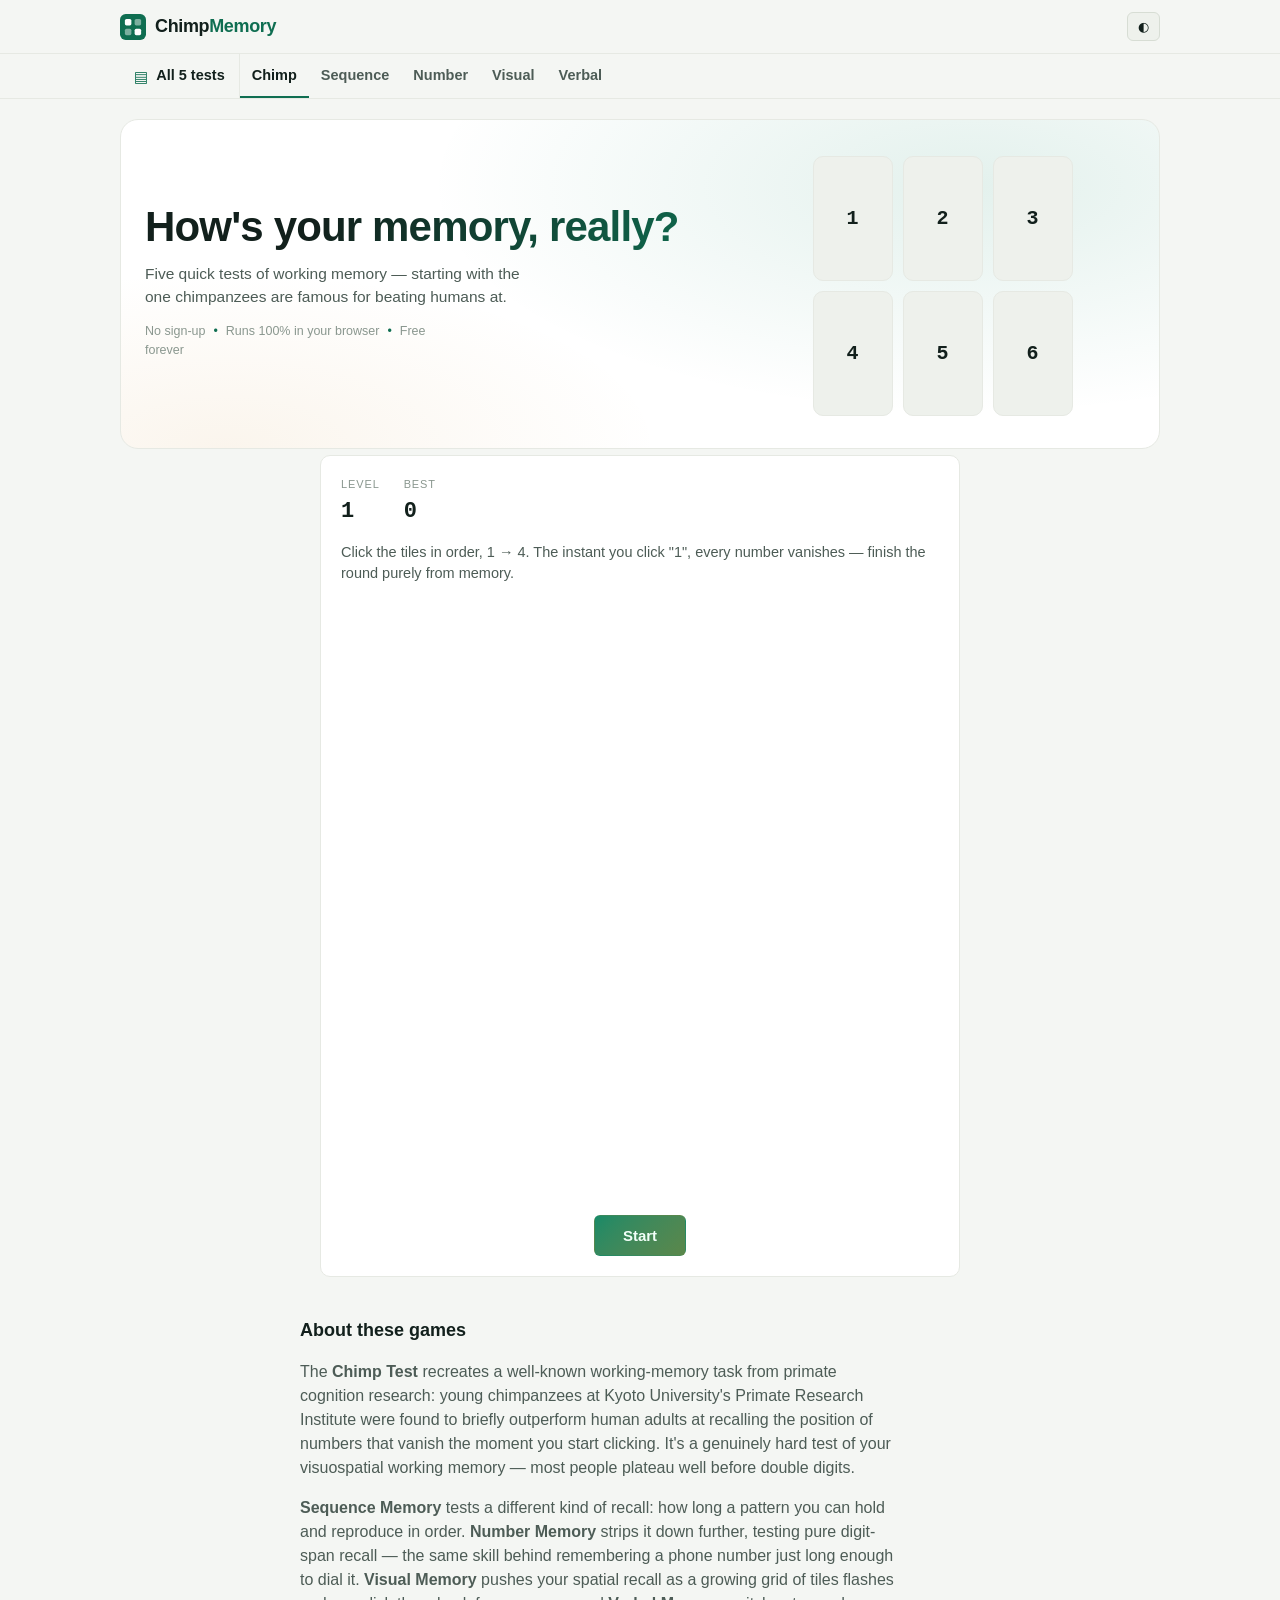
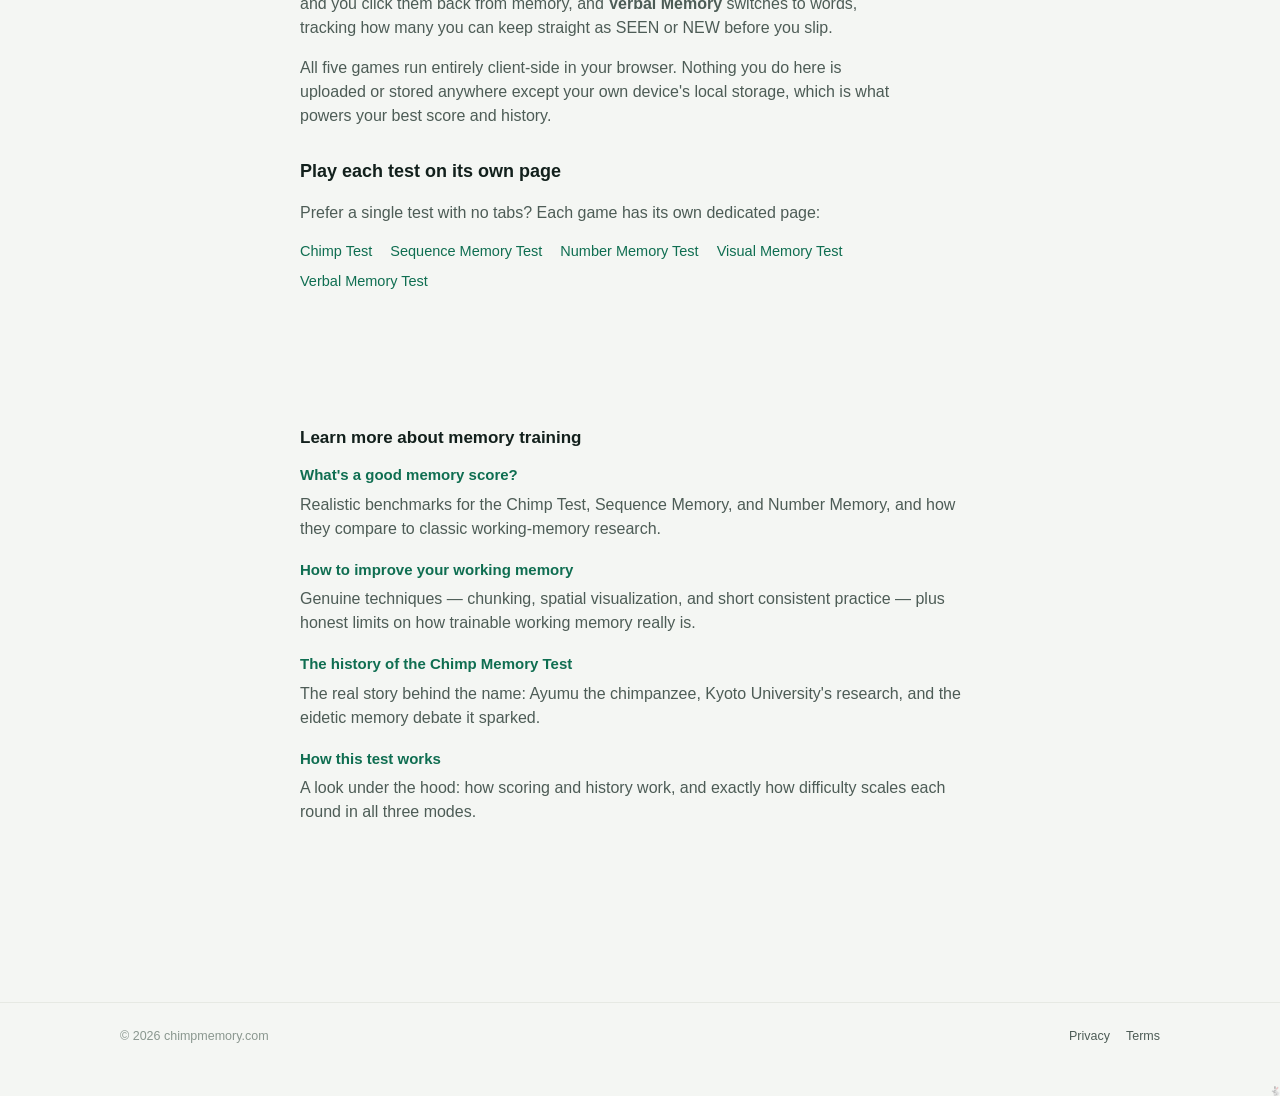
==== index.html @ a11c89e5 "Replace both nav layers with the portfolio toolbar chimpmemory.com had two: the homepage's role="tab" ====
<!doctype html>
<html lang="en">
<head>
<meta charset="utf-8">
<meta name="viewport" content="width=device-width, initial-scale=1">
<title>Chimp Memory Test — Free Working Memory Games</title>
<meta name="description" content="Play the Chimp Memory Test — the working-memory game chimpanzees famously beat humans at — plus Sequence Memory, Number Memory, Visual Memory, and Verbal Memory. Five free tests, instant, no sign-up.">
<link rel="canonical" href="https://chimpmemory.com/">
<meta name="theme-color" content="#0d1210">

<meta property="og:type" content="website">
<meta property="og:title" content="Chimp Memory Test — Free Working Memory Games">
<meta property="og:description" content="Five quick memory games: the Chimp Test, Sequence Memory, Number Memory, Visual Memory, and Verbal Memory. Free, instant, runs entirely in your browser.">
<meta property="og:url" content="https://chimpmemory.com/">
<meta property="og:image" content="https://chimpmemory.com/assets/og-image.png">
<meta name="twitter:card" content="summary_large_image">
<meta name="twitter:title" content="Chimp Memory Test — Free Working Memory Games">
<meta name="twitter:description" content="Five quick memory games: the Chimp Test, Sequence Memory, Number Memory, Visual Memory, and Verbal Memory. Free, instant, runs entirely in your browser.">
<meta name="twitter:image" content="https://chimpmemory.com/assets/og-image.png">

<link rel="icon" href="/assets/favicon.svg" type="image/svg+xml">
<link rel="stylesheet" href="/assets/css/styles.css">

<script type="application/ld+json">
{
  "@context": "https://schema.org",
  "@type": "WebApplication",
  "name": "Chimp Memory Test",
  "url": "https://chimpmemory.com/",
  "applicationCategory": "GameApplication",
  "operatingSystem": "Any",
  "offers": { "@type": "Offer", "price": "0", "priceCurrency": "USD" },
  "description": "Free browser-based memory game bundle: the Chimp Test, Sequence Memory, Number Memory, Visual Memory, and Verbal Memory."
}
</script>

<script async src="https://pagead2.googlesyndication.com/pagead/js/adsbygoogle.js?client=ca-pub-7560786263587509" crossorigin="anonymous"></script>
</head>
<body>
<a class="skip-link" href="#main">Skip to content</a>

<header class="site-header">
  <div class="header-inner">
    <a class="brand" href="/" aria-label="chimpmemory.com home">
      <svg class="brand-icon" viewBox="0 0 32 32" aria-hidden="true">
        <rect width="32" height="32" rx="7" fill="var(--accent-dim)"/>
        <rect x="6" y="6" width="8" height="8" rx="2" fill="var(--bg-raised)"/>
        <rect x="18" y="6" width="8" height="8" rx="2" fill="var(--bg-raised)" opacity=".45"/>
        <rect x="6" y="18" width="8" height="8" rx="2" fill="var(--bg-raised)" opacity=".45"/>
        <rect x="18" y="18" width="8" height="8" rx="2" fill="var(--bg-raised)"/>
      </svg>
      <span class="brand-name">Chimp<span class="brand-accent">Memory</span></span>
    </a>
    <div class="header-actions">
      <button id="theme-toggle" class="icon-btn" type="button" aria-label="Toggle dark/light theme" title="Toggle theme">◐</button>
    </div>
  </div>
</header>

<!-- nav:start -->
<nav class="toolbar" aria-label="Tools">
  <details class="tb-menu">
    <summary class="tb-trigger" aria-label="All 5 tests">
      <span class="tb-glyph" aria-hidden="true">&#9636;</span>
      <span class="tb-label">All 5<span class="tb-label-long"> tests</span></span>
    </summary>
    <div class="tb-sheet is-flat">
      <div class="tb-sheet-cols">
        <ul>
          <li><a href="/chimp-test">Chimp Test</a></li>
          <li><a href="/sequence-memory-test">Sequence Memory Test</a></li>
          <li><a href="/number-memory-test">Number Memory Test</a></li>
          <li><a href="/visual-memory-test">Visual Memory Test</a></li>
          <li><a href="/verbal-memory-test">Verbal Memory Test</a></li>
        </ul>
      </div>
    </div>
  </details>
  <div class="tb-scrim"></div>
  <ul class="tb-rail">
    <li><a href="/chimp-test">Chimp</a></li>
    <li><a href="/sequence-memory-test">Sequence</a></li>
    <li><a href="/number-memory-test">Number</a></li>
    <li><a href="/visual-memory-test">Visual</a></li>
    <li><a href="/verbal-memory-test">Verbal</a></li>
  </ul>
</nav>
<!-- nav:end -->

<main id="main">
  <div class="hero">
    <div class="hero-inner">
      <div class="hero-copy">
        <h1>How's your memory, really?</h1>
        <p>Five quick tests of working memory — starting with the one chimpanzees are famous for beating humans at.</p>
        <p class="trust-line">No sign-up<span class="dot">•</span>Runs 100% in your browser<span class="dot">•</span>Free forever</p>
      </div>
      <div class="hero-demo">
        <div class="ghost-grid" aria-hidden="true">
          <span class="ghost-tile" style="--d:0s">1</span>
          <span class="ghost-tile" style="--d:.3s">2</span>
          <span class="ghost-tile" style="--d:.6s">3</span>
          <span class="ghost-tile" style="--d:.9s">4</span>
          <span class="ghost-tile" style="--d:1.2s">5</span>
          <span class="ghost-tile" style="--d:1.5s">6</span>
        </div>
      </div>
    </div>
  </div>

  <!-- ===================== CHIMP TEST ===================== -->
  <section id="panel-chimp" class="tab-panel active" aria-label="Chimp Test" tabindex="-1">
    <div class="game-wrap">
      <div class="panel game-panel" id="chimp-game-panel">
        <div class="game-status">
          <div class="status-item"><span class="status-label">Level</span><span class="status-value" id="chimp-level">1</span></div>
          <div class="status-item"><span class="status-label">Best</span><span class="status-value" id="chimp-best">0</span></div>
        </div>
        <p class="game-instructions" id="chimp-instructions">Click the tiles in order, 1 → 4. The instant you click "1", every number vanishes — finish the round purely from memory.</p>
        <div class="chimp-board" id="chimp-board" style="--cols:5;--rows:5;"></div>
        <div class="game-controls">
          <button type="button" class="primary" id="chimp-start">Start</button>
        </div>
      </div>
      <div class="panel results-panel" id="chimp-results" hidden>
        <h2>Round over</h2>
        <p class="score-line">You correctly cleared <strong id="chimp-final-level"></strong> tiles.</p>
        <p class="tier-line" id="chimp-tier"></p>
          <div class="score-trend" id="chimp-trend" hidden></div>
        <div class="game-controls" style="margin-top:0;">
          <button type="button" class="primary" id="chimp-restart">Play again</button>
        </div>
        <div class="history" id="chimp-history">
          <h3>Last 10 attempts</h3>
          <ol class="history-list" id="chimp-history-list"></ol>
        </div>
      </div>
    </div>
  </section>

  <!-- ===================== SEQUENCE MEMORY ===================== -->
  <section id="panel-sequence" class="tab-panel" aria-label="Sequence Memory Test" tabindex="-1" hidden>
    <div class="game-wrap">
      <div class="panel game-panel" id="sequence-game-panel">
        <div class="game-status">
          <div class="status-item"><span class="status-label">Level</span><span class="status-value" id="sequence-level">0</span></div>
          <div class="status-item"><span class="status-label">Best</span><span class="status-value" id="sequence-best">0</span></div>
        </div>
        <p class="game-instructions" id="sequence-instructions">Watch the tiles light up, then repeat the sequence by clicking them in the same order.</p>
        <div class="seq-board" id="sequence-board"></div>
        <div class="game-controls">
          <button type="button" class="primary" id="sequence-start">Start</button>
        </div>
      </div>
      <div class="panel results-panel" id="sequence-results" hidden>
        <h2>Round over</h2>
        <p class="score-line">You reproduced a sequence <strong id="sequence-final-level"></strong> tiles long.</p>
        <p class="tier-line" id="sequence-tier"></p>
          <div class="score-trend" id="sequence-trend" hidden></div>
        <div class="game-controls" style="margin-top:0;">
          <button type="button" class="primary" id="sequence-restart">Play again</button>
        </div>
        <div class="history" id="sequence-history">
          <h3>Last 10 attempts</h3>
          <ol class="history-list" id="sequence-history-list"></ol>
        </div>
      </div>
    </div>
  </section>

  <!-- ===================== NUMBER MEMORY ===================== -->
  <section id="panel-number" class="tab-panel" aria-label="Number Memory Test" tabindex="-1" hidden>
    <div class="game-wrap">
      <div class="panel game-panel" id="number-game-panel">
        <div class="game-status">
          <div class="status-item"><span class="status-label">Digits</span><span class="status-value" id="number-digits">3</span></div>
          <div class="status-item"><span class="status-label">Best</span><span class="status-value" id="number-best">0</span></div>
        </div>
        <p class="game-instructions" id="number-instructions">A number will flash briefly. Memorize it, then type it back once it disappears.</p>
        <div class="number-stage">
          <div class="number-display" id="number-display">—</div>
          <form class="answer-field" id="number-form" hidden>
            <label for="number-input" class="visually-hidden">Your answer</label>
            <input type="text" id="number-input" inputmode="numeric" autocomplete="off" placeholder="Type the number">
            <button type="submit" class="primary">Submit</button>
          </form>
        </div>
        <div class="game-controls">
          <button type="button" class="primary" id="number-start">Start</button>
        </div>
      </div>
      <div class="panel results-panel" id="number-results" hidden>
        <h2>Round over</h2>
        <p class="score-line">You correctly recalled <strong id="number-final-digits"></strong> digits.</p>
        <p class="tier-line" id="number-tier"></p>
          <div class="score-trend" id="number-trend" hidden></div>
        <div class="game-controls" style="margin-top:0;">
          <button type="button" class="primary" id="number-restart">Play again</button>
        </div>
        <div class="history" id="number-history">
          <h3>Last 10 attempts</h3>
          <ol class="history-list" id="number-history-list"></ol>
        </div>
      </div>
    </div>
  </section>

  <!-- ===================== VISUAL MEMORY ===================== -->
  <section id="panel-visual" class="tab-panel" aria-label="Visual Memory Test" tabindex="-1" hidden>
    <div class="game-wrap">
      <div class="panel game-panel" id="visual-game-panel">
        <div class="game-status">
          <div class="status-item"><span class="status-label">Level</span><span class="status-value" id="visual-level">1</span></div>
          <div class="status-item"><span class="status-label">Lives</span><span class="status-value" id="visual-lives">3</span></div>
          <div class="status-item"><span class="status-label">Best</span><span class="status-value" id="visual-best">0</span></div>
        </div>
        <p class="game-instructions" id="visual-instructions">A set of tiles will flash. Memorize them, then click exactly those tiles once they reset. Three lives; the grid grows each level.</p>
        <div class="visual-board" id="visual-board"></div>
        <div class="game-controls">
          <button type="button" class="primary" id="visual-start">Start</button>
        </div>
      </div>
      <div class="panel results-panel" id="visual-results" hidden>
        <h2>Round over</h2>
        <p class="score-line">You reached level <strong id="visual-final-level"></strong>.</p>
        <p class="tier-line" id="visual-tier"></p>
          <div class="score-trend" id="visual-trend" hidden></div>
        <div class="game-controls" style="margin-top:0;">
          <button type="button" class="primary" id="visual-restart">Play again</button>
        </div>
        <div class="history" id="visual-history">
          <h3>Last 10 attempts</h3>
          <ol class="history-list" id="visual-history-list"></ol>
        </div>
      </div>
    </div>
  </section>

  <!-- ===================== VERBAL MEMORY ===================== -->
  <section id="panel-verbal" class="tab-panel" aria-label="Verbal Memory Test" tabindex="-1" hidden>
    <div class="game-wrap">
      <div class="panel game-panel" id="verbal-game-panel">
        <div class="game-status">
          <div class="status-item"><span class="status-label">Score</span><span class="status-value" id="verbal-score">0</span></div>
          <div class="status-item"><span class="status-label">Lives</span><span class="status-value" id="verbal-lives">3</span></div>
          <div class="status-item"><span class="status-label">Best</span><span class="status-value" id="verbal-best">0</span></div>
        </div>
        <p class="game-instructions" id="verbal-instructions">Words appear one at a time. Mark each SEEN if it has already shown this game, or NEW if it hasn't. A wrong call costs a life.</p>
        <div class="verbal-stage">
          <div class="verbal-word" id="verbal-word">—</div>
          <div class="verbal-controls" id="verbal-buttons" hidden>
            <button type="button" id="verbal-seen">SEEN</button>
            <button type="button" class="primary" id="verbal-new">NEW</button>
          </div>
        </div>
        <div class="game-controls">
          <button type="button" class="primary" id="verbal-start">Start</button>
        </div>
      </div>
      <div class="panel results-panel" id="verbal-results" hidden>
        <h2>Round over</h2>
        <p class="score-line">You survived <strong id="verbal-final-score"></strong> words.</p>
        <p class="tier-line" id="verbal-tier"></p>
          <div class="score-trend" id="verbal-trend" hidden></div>
        <div class="game-controls" style="margin-top:0;">
          <button type="button" class="primary" id="verbal-restart">Play again</button>
        </div>
        <div class="history" id="verbal-history">
          <h3>Last 10 attempts</h3>
          <ol class="history-list" id="verbal-history-list"></ol>
        </div>
      </div>
    </div>
  </section>

  <section class="container-narrow about-section">
    <h2>About these games</h2>
    <p>The <strong>Chimp Test</strong> recreates a well-known working-memory task from primate cognition research: young chimpanzees at Kyoto University's Primate Research Institute were found to briefly outperform human adults at recalling the position of numbers that vanish the moment you start clicking. It's a genuinely hard test of your visuospatial working memory — most people plateau well before double digits.</p>
    <p><strong>Sequence Memory</strong> tests a different kind of recall: how long a pattern you can hold and reproduce in order. <strong>Number Memory</strong> strips it down further, testing pure digit-span recall — the same skill behind remembering a phone number just long enough to dial it. <strong>Visual Memory</strong> pushes your spatial recall as a growing grid of tiles flashes and you click them back from memory, and <strong>Verbal Memory</strong> switches to words, tracking how many you can keep straight as SEEN or NEW before you slip.</p>
    <p>All five games run entirely client-side in your browser. Nothing you do here is uploaded or stored anywhere except your own device's local storage, which is what powers your best score and history.</p>
    <h2>Play each test on its own page</h2>
    <p>Prefer a single test with no tabs? Each game has its own dedicated page:</p>
    <ul class="test-links">
      <li><a href="/chimp-test">Chimp Test</a></li>
      <li><a href="/sequence-memory-test">Sequence Memory Test</a></li>
      <li><a href="/number-memory-test">Number Memory Test</a></li>
      <li><a href="/visual-memory-test">Visual Memory Test</a></li>
      <li><a href="/verbal-memory-test">Verbal Memory Test</a></li>
    </ul>
  </section>

  <section class="container-narrow" id="articles">
    <h2>Learn more about memory training</h2>
    <div class="faq-item">
      <h3><a href="/articles/what-is-a-good-memory-score.html">What's a good memory score?</a></h3>
      <p>Realistic benchmarks for the Chimp Test, Sequence Memory, and Number Memory, and how they compare to classic working-memory research.</p>
    </div>
    <div class="faq-item">
      <h3><a href="/articles/how-to-improve-working-memory.html">How to improve your working memory</a></h3>
      <p>Genuine techniques — chunking, spatial visualization, and short consistent practice — plus honest limits on how trainable working memory really is.</p>
    </div>
    <div class="faq-item">
      <h3><a href="/articles/history-of-the-chimp-memory-test.html">The history of the Chimp Memory Test</a></h3>
      <p>The real story behind the name: Ayumu the chimpanzee, Kyoto University's research, and the eidetic memory debate it sparked.</p>
    </div>
    <div class="faq-item">
      <h3><a href="/articles/how-this-test-works.html">How this test works</a></h3>
      <p>A look under the hood: how scoring and history work, and exactly how difficulty scales each round in all three modes.</p>
    </div>
  </section>
</main>

<footer class="site-footer">
  <div class="footer-inner">
    <div>© <span id="year"></span> chimpmemory.com</div>
    <div class="footer-links">
      <a href="/privacy.html">Privacy</a>
      <a href="/terms.html">Terms</a>
    </div>
  </div>
</footer>

<script src="/assets/js/app.js"></script>
<a href="https://erabb.it" class="erabbit-mark" aria-label="erabb.it"><img src="data:image/svg+xml,<svg xmlns=%22http://www.w3.org/2000/svg%22 viewBox=%220 0 100 100%22><text y=%22.9em%22 font-size=%2290%22>🐇</text></svg>" width="10" height="10" alt=""></a>
</body>
</html>
---- assets/css/styles.css ----
/* chimpmemory.com — design system
   Sans-first, light/dark aware. Mono is reserved for numerals (tile numbers,
   the number-memory digit display, scores) so the "data" in each game reads
   distinctly from the surrounding prose. Zero external font/asset requests. */

:root {
  --bg: #f4f6f3;
  --bg-raised: #ffffff;
  --bg-inset: #eef1ec;
  --border: #d7ddd4;
  --border-soft: #e6e9e3;
  --text: #12201c;
  --text-dim: #4d5c56;
  --text-faint: #8a978f;
  --accent: #178a67;
  --accent-dim: #0f6e51;
  --accent-contrast: #f2fff9;
  --flash: #c9821b;
  --flash-contrast: #241300;
  --danger: #d94433;
  --focus: #0a6cbf;
  --radius: 10px;
  --radius-sm: 6px;
  --sans: ui-sans-serif, "Segoe UI", "Helvetica Neue", Helvetica, Arial, system-ui,
    -apple-system, Roboto, sans-serif;
  --mono: ui-monospace, "SF Mono", "Cascadia Mono", Menlo, Consolas,
    "Liberation Mono", monospace;
  --maxw: 1080px;
}

:root[data-theme="dark"] {
  --bg: #0d1210;
  --bg-raised: #161c19;
  --bg-inset: #0a0e0c;
  --border: #232b27;
  --border-soft: #1a201d;
  --text: #eef1ee;
  --text-dim: #9fb0a8;
  --text-faint: #5f6f68;
  --accent: #35d6a8;
  --accent-dim: #1f9c78;
  --accent-contrast: #052018;
  --flash: #f2a93b;
  --flash-contrast: #241300;
  --danger: #ff6b5e;
  --focus: #7cc6ff;
}

@media (prefers-color-scheme: dark) {
  :root:not([data-theme="light"]) {
    --bg: #0d1210;
    --bg-raised: #161c19;
    --bg-inset: #0a0e0c;
    --border: #232b27;
    --border-soft: #1a201d;
    --text: #eef1ee;
    --text-dim: #9fb0a8;
    --text-faint: #5f6f68;
    --accent: #35d6a8;
    --accent-dim: #1f9c78;
    --accent-contrast: #052018;
    --flash: #f2a93b;
    --flash-contrast: #241300;
    --danger: #ff6b5e;
    --focus: #7cc6ff;
  }
}

* { box-sizing: border-box; }
html { color-scheme: light dark; }

body {
  margin: 0;
  background: var(--bg);
  color: var(--text);
  font-family: var(--sans);
  font-size: 16px;
  line-height: 1.5;
  -webkit-font-smoothing: antialiased;
}

a { color: var(--accent-dim); text-decoration: none; }
:root[data-theme="dark"] a { color: var(--accent); }
@media (prefers-color-scheme: dark) { :root:not([data-theme="light"]) a { color: var(--accent); } }
a:hover { text-decoration: underline; }

.skip-link {
  position: absolute;
  left: -9999px;
  top: 0;
  background: var(--accent);
  color: var(--accent-contrast);
  padding: 8px 12px;
  z-index: 100;
}
.skip-link:focus { left: 8px; top: 8px; }

button, select, input, textarea {
  font-family: inherit;
  font-size: inherit;
  color: inherit;
}

button {
  cursor: pointer;
  background: var(--bg-inset);
  border: 1px solid var(--border);
  color: var(--text);
  border-radius: var(--radius-sm);
  padding: 9px 16px;
  font-weight: 600;
  transition: border-color .12s ease, background .12s ease, color .12s ease, transform .08s ease;
}
button:hover { border-color: var(--accent-dim); color: var(--accent-dim); }
:root[data-theme="dark"] button:hover { color: var(--accent); }
button:active { transform: translateY(1px); }
button:focus-visible, a:focus-visible, input:focus-visible {
  outline: 2px solid var(--focus);
  outline-offset: 2px;
}
button.primary {
  background: linear-gradient(135deg, var(--accent), color-mix(in srgb, var(--accent) 62%, var(--flash)));
  border-color: transparent;
  color: var(--accent-contrast);
}
button.primary:hover { color: var(--accent-contrast); filter: brightness(1.05); box-shadow: 0 6px 18px -8px color-mix(in srgb, var(--accent) 75%, transparent); }
button:disabled { opacity: .5; cursor: not-allowed; }
button.icon-btn { padding: 6px 10px; font-size: 13px; font-weight: 500; }

input[type="text"] {
  background: var(--bg-inset);
  border: 1px solid var(--border);
  border-radius: var(--radius-sm);
  padding: 10px 12px;
  font-family: var(--mono);
  font-size: 20px;
  letter-spacing: .04em;
}

/* ---------- layout shell ---------- */
/* Deliberately not sticky, and neither is the toolbar below it: nothing in the
   chrome may overlay an AdSense anchor unit or an Auto-ads in-content slot.
   Fixed height, so header + toolbar is the same 99px of chrome on every page at
   rest and after interaction, and nothing in it can shift layout. */
.site-header {
  border-bottom: 1px solid var(--border-soft);
  background: var(--bg);
}
/* 53px plus the 1px rule, so header + 45px toolbar is 99px of chrome. */
.header-inner {
  max-width: var(--maxw);
  margin: 0 auto;
  padding: 0 20px;
  height: 53px;
  display: flex;
  align-items: center;
  justify-content: space-between;
  gap: 16px;
}
/* The wordmark does not wrap, so at 320px the fixed gap pushed the theme button
   past the viewport and the document scrolled sideways. */
@media (max-width: 400px) { .header-inner { gap: 10px; } }
.brand { display: flex; align-items: center; gap: 9px; }
.brand-icon { width: 26px; height: 26px; display: block; flex-shrink: 0; }
.brand-name {
  font-weight: 800;
  font-size: 18px;
  letter-spacing: -0.02em;
  color: var(--text);
}
.brand-name .brand-accent { color: var(--accent-dim); }
:root[data-theme="dark"] .brand-name .brand-accent { color: var(--accent); text-shadow: 0 0 12px color-mix(in srgb, var(--accent) 55%, transparent); }
@media (prefers-color-scheme: dark) { :root:not([data-theme="light"]) .brand-name .brand-accent { color: var(--accent); } }

.header-actions { display: flex; align-items: center; gap: 8px; }

main { max-width: var(--maxw); margin: 0 auto; padding: 0 20px 60px; }

.container-narrow { max-width: 720px; margin: 0 auto; padding: 40px 20px 60px; }
.container-narrow h1 { font-size: 24px; }
.container-narrow h2 { font-size: 17px; margin-top: 32px; }
.container-narrow p, .container-narrow li { color: var(--text-dim); }

.faq-item { margin-bottom: 18px; }
.faq-item h3 { font-size: 15px; margin: 0 0 6px; }
.faq-item p { margin: 0; color: var(--text-dim); }

/* ---------- hero ---------- */
.hero {
  position: relative;
  padding: 36px 24px 32px;
  margin: 20px 0 6px;
  border-radius: 18px;
  background:
    radial-gradient(90% 120% at 82% 20%, color-mix(in srgb, var(--accent) 12%, transparent), transparent 58%),
    radial-gradient(70% 90% at 10% 100%, color-mix(in srgb, var(--flash) 8%, transparent), transparent 60%),
    var(--bg-raised);
  border: 1px solid var(--border-soft);
}
.hero-inner {
  display: grid;
  grid-template-columns: 1fr;
  gap: 28px;
  align-items: center;
}
@media (min-width: 760px) {
  .hero-inner { grid-template-columns: 1.2fr 0.8fr; }
}
.hero h1 {
  font-size: clamp(28px, 4.4vw, 42px);
  margin: 0 0 12px;
  letter-spacing: -0.02em;
  line-height: 1.08;
  background: linear-gradient(120deg, var(--text) 30%, var(--accent-dim));
  -webkit-background-clip: text;
  background-clip: text;
  color: transparent;
}
:root[data-theme="dark"] .hero h1 { background: linear-gradient(120deg, var(--text) 35%, var(--accent)); -webkit-background-clip: text; background-clip: text; color: transparent; }
@media (prefers-color-scheme: dark) { :root:not([data-theme="light"]) .hero h1 { background: linear-gradient(120deg, var(--text) 35%, var(--accent)); -webkit-background-clip: text; background-clip: text; color: transparent; } }
.hero p { color: var(--text-dim); margin: 0 0 8px; font-size: 15.5px; max-width: 46ch; }
.hero .trust-line {
  margin-top: 14px;
  font-size: 12.5px;
  color: var(--text-faint);
}
.hero .trust-line .dot { color: var(--accent-dim); margin: 0 8px; }
:root[data-theme="dark"] .hero .trust-line .dot { color: var(--accent); }
@media (prefers-color-scheme: dark) { :root:not([data-theme="light"]) .hero .trust-line .dot { color: var(--accent); } }

/* ---- hero ghost-grid: ambient demo of the chimp test's signature "vanish" ---- */
.hero-demo { display: flex; justify-content: center; }
.ghost-grid {
  display: grid;
  grid-template-columns: repeat(3, 1fr);
  gap: 10px;
  width: min(260px, 100%);
  aspect-ratio: 1;
}
.ghost-tile {
  background: var(--bg-inset);
  border: 1px solid var(--border-soft);
  border-radius: 10px;
  display: flex;
  align-items: center;
  justify-content: center;
  font-family: var(--mono);
  font-weight: 700;
  font-size: 20px;
  color: var(--text);
  animation: ghost-cycle 3.6s ease-in-out infinite;
  animation-delay: var(--d, 0s);
}
@keyframes ghost-cycle {
  0%, 8% { background: var(--flash); color: var(--flash-contrast); border-color: var(--flash); box-shadow: 0 0 18px -4px color-mix(in srgb, var(--flash) 80%, transparent); }
  22%, 100% { background: var(--bg-inset); color: transparent; border-color: var(--border-soft); box-shadow: none; }
}
@media (prefers-reduced-motion: reduce) {
  .ghost-tile { animation: none; background: var(--bg-inset); color: transparent; }
}
/* The chrome above is 99px. Desktop hero padding plus a 260px ambient demo on a
   phone spends everything the toolbar bought and puts the first game panel back
   below the fold — it was at y=716 of an 844px viewport before this round. */
@media (max-width: 640px) {
  .hero { padding: 20px 16px 18px; margin: 12px 0 6px; border-radius: 14px; }
  .hero-inner { gap: 16px; }
  .hero h1 { margin-bottom: 8px; }
  .hero .trust-line { margin-top: 10px; }
  .ghost-grid { width: min(150px, 100%); gap: 7px; }
  .ghost-tile { font-size: 15px; border-radius: 8px; }
}

/* ==========================================================================
   toolbar v1 — the portfolio navigation pattern.
   Spec: github.com/ngineer420/ngineer420.github.io/issues/13

   Copy this block verbatim into any site in the portfolio. Everything
   site-specific is the eight custom properties declared on `.toolbar` below;
   remap those to the host site's tokens and nothing else needs touching. The
   silhouette is shared, the palette and type are not.

   It replaces two bars here: the homepage's role="tablist" strip, which sat
   below a 585px hero and took four of its five links out of tab order, and the
   `.tabbar.solo-tabbar` copy of the same five links inside <main> on each test
   page — 383px of a 733px strip was off-screen at 390px with a hard mid-word
   clip through "Number" and no fade, arrow or scrollbar to say so.
   ========================================================================== */

.toolbar {
  /* ---- the only site-owned values in this block ---- */
  --tb-bg: var(--bg);
  --tb-bg-elev: var(--bg-raised);
  --tb-border: var(--border);
  --tb-border-soft: var(--border-soft);
  --tb-text: var(--text);
  --tb-text-dim: var(--text-dim);
  --tb-accent: var(--accent-dim);
  --tb-focus: var(--focus);
  --tb-sheet-shadow: 0 18px 40px -24px color-mix(in srgb, var(--text) 55%, transparent);

  /* A stacking context, so the sheet lands above the tool's own positioned
     bits without a z-index arms race inside it. */
  position: relative; z-index: 40;
  display: flex; align-items: stretch;
  /* 44px of content plus the 1px rule. box-sizing is border-box, so a flat
     44px here leaves the rail a 43px content box, the 44px chips overflow it
     by a pixel and the 2px active underline gets clipped to 1px. */
  height: 45px;
  background: var(--tb-bg);
  border-bottom: 1px solid var(--tb-border-soft);
}
/* This site's accent is tuned per theme everywhere else; the toolbar follows
   the same rule so the underline keeps its contrast in both. */
:root[data-theme="dark"] .toolbar { --tb-accent: var(--accent); }
@media (prefers-color-scheme: dark) { :root:not([data-theme="light"]) .toolbar { --tb-accent: var(--accent); } }
/* The bar is full-bleed so its rule spans the window, but its contents belong
   in the same column as the header and <main>. Full-bleed is kept below 720px,
   where the padding would come straight out of the rail's scrollable width and
   the fades already handle the edges. */
@media (min-width: 720px) {
  .toolbar { padding-inline: max(20px, calc((100% - var(--maxw)) / 2 + 20px)); }
}

/* ---- the trigger: labelled, counted, and never collapses to an icon ---- */
.tb-menu { position: relative; flex: 0 0 auto; }
.tb-trigger {
  display: flex; align-items: center; gap: 8px;
  min-height: 44px; padding: 0 14px;
  white-space: nowrap; cursor: pointer; list-style: none;
  font-size: 14.5px; font-weight: 700; color: var(--tb-text);
  border-right: 1px solid var(--tb-border-soft);
}
.tb-trigger::-webkit-details-marker { display: none; } /* Safari */
.tb-trigger::marker { content: ""; }
.tb-trigger:hover { color: var(--tb-accent); }
.tb-glyph { color: var(--tb-accent); font-size: 15px; line-height: 1; }

/* ---- the rail: one row, always. Wrapping is what produced every ragged
   multi-row header in the audit; nowrap makes those faults impossible. ---- */
.tb-rail {
  /* The centre-on-current JS reads `current.offsetLeft` and treats it as an
     offset inside this scroller. Without a position here the nearest
     positioned ancestor is `.toolbar`, so that figure also carries the
     trigger's width and the rail over-scrolls by it — the current chip lands
     with its first letters under the left fade, which is the clipped label
     this pattern exists to prevent. */
  position: relative;
  flex: 1 1 auto; min-width: 0;
  display: flex; flex-wrap: nowrap; gap: 0;
  margin: 0; padding: 0; list-style: none;
  overflow-x: auto; overflow-y: hidden;
  -webkit-overflow-scrolling: touch;
  overscroll-behavior-x: contain;  /* a swipe past the end is not a back-nav */
  scroll-padding-inline: 24px;     /* Tab must not park a chip under the fade */
  scrollbar-width: none;
  /* The right fade is ON by default and JS turns it off once it can prove the
     rail is scrolled to its end. Defaulting it off would mean a JS-disabled
     visitor gets a label hard-clipped mid-word, which is the one thing this
     pattern exists to stop. */
  --f0: 0px; --f1: 24px;
  -webkit-mask-image: linear-gradient(to right, transparent 0, #000 var(--f0),
    #000 calc(100% - var(--f1)), transparent 100%);
  mask-image: linear-gradient(to right, transparent 0, #000 var(--f0),
    #000 calc(100% - var(--f1)), transparent 100%);
}
.tb-rail::-webkit-scrollbar { display: none; } /* the fade is the affordance */
.tb-rail.can-l { --f0: 24px; }
.tb-rail.js-on:not(.can-r) { --f1: 0px; }
.tb-rail > li { flex: 0 0 auto; }
.tb-rail a {
  display: flex; align-items: center; min-height: 44px; padding: 0 12px;
  white-space: nowrap; text-decoration: none;
  font-size: 14.5px; font-weight: 600; color: var(--tb-text-dim);
  box-shadow: inset 0 -2px 0 transparent;
}
/* Hover changes colour only, so the scroller never reflows under the cursor. */
.tb-rail a:hover { color: var(--tb-text); text-decoration: none; }
.tb-rail a[aria-current] {
  color: var(--tb-text); font-weight: 800;
  box-shadow: inset 0 -2px 0 var(--tb-accent);
}

/* outline-offset is negative so the ring is not clipped by the scroller. */
.tb-trigger:focus-visible,
.tb-rail a:focus-visible,
.tb-sheet a:focus-visible {
  outline: 2px solid var(--tb-focus); outline-offset: -2px;
}

/* ---- the sheet: a disclosure, not a modal. Focus is never trapped. ---- */
.tb-sheet {
  position: absolute; top: 100%; left: 0; z-index: 2;
  width: min(680px, 92vw); max-height: min(70vh, 520px);
  overflow-y: auto; overscroll-behavior: contain;
  background: var(--tb-bg-elev);
  border: 1px solid var(--tb-border);
  /* Radius and shadow are site-owned: a hard-edged idiom reads wrong with a
     soft drop shadow and a 12px corner. Structure stays identical portfolio-
     wide; only these two tokens move. */
  border-radius: var(--tb-sheet-radius, 0 0 12px 12px);
  box-shadow: var(--tb-sheet-shadow, 0 8px 24px rgba(0, 0, 0, .12));
  padding: 14px 4px;
}
/* The columns go on the inner wrapper, never on the scrolling .tb-sheet: a
   multi-column box with a capped block-size does not scroll, it fragments
   sideways into further columns, so links lay out past the panel's right edge
   behind a silent horizontal drag. The wrapper has no height cap, so the
   columns balance at their natural height and the sheet scrolls down past them. */
.tb-sheet-cols { columns: 2; column-gap: 24px; }
/* At <= 8 destinations the sheet renders one flat list and the columns move
   onto it; group headings are noise at that size. */
.tb-sheet.is-flat .tb-sheet-cols { columns: 1; }
.tb-sheet.is-flat .tb-sheet-cols ul { columns: 2; column-gap: 24px; }
.tb-sheet ul { margin: 0 0 12px; padding: 0; list-style: none; break-inside: avoid; }
.tb-sheet li { break-inside: avoid; }
.tb-sheet a {
  display: flex; align-items: center; min-height: 36px; padding: 0 14px;
  font-size: 14.5px; text-decoration: none; color: var(--tb-text-dim);
  border-left: 3px solid transparent; /* reserved, so the current item never shifts */
}
.tb-sheet a:hover { color: var(--tb-text); text-decoration: none; }
.tb-sheet a[aria-current] {
  color: var(--tb-text); font-weight: 800; border-left-color: var(--tb-accent);
}
/* <p>, not <h2>: chrome headings would pollute the outline of an SEO page. */
.tb-grouplabel {
  margin: 0 0 4px; padding: 0 14px;
  font-size: 12px; font-weight: 800; letter-spacing: .08em;
  text-transform: uppercase; color: var(--tb-text-dim);
}
/* The anchor carries the tap target (36px here, 44px on mobile via .tb-sheet a),
   so the <p> adds no padding of its own or the label floats off its own list. */
.tb-grouplabel a {
  display: flex; align-items: center; padding: 0; border-left: 0;
  color: inherit; font: inherit; text-decoration: none;
}
.tb-grouplabel a:hover { color: var(--tb-accent); text-decoration: none; }
/* The one route from the chrome to a tier-2 family. */
.tb-hub {
  column-span: all; break-inside: avoid;
  margin: 2px 0 0; padding: 10px 14px 0;
  border-top: 1px solid var(--tb-border-soft);
}
.tb-hub a {
  padding: 0; border-left: 0; min-height: 36px;
  color: var(--tb-accent); font-weight: 700;
}

/* ---- mobile: full-bleed sheet, scrim, short trigger label ---- */
.tb-scrim { display: none; }
@media (max-width: 719px) {
  .tb-menu { position: static; }
  .tb-sheet {
    left: 0; right: 0; width: auto;
    border-width: 1px 0; border-radius: 0;
  }
  .tb-sheet-cols,
  .tb-sheet.is-flat .tb-sheet-cols,
  .tb-sheet.is-flat .tb-sheet-cols ul { columns: auto; }
  .tb-sheet a { min-height: 44px; padding: 0 16px; }
  .tb-grouplabel { padding: 0 16px; } /* match the list links' inset */
  /* Anchored to the bar rather than the viewport, so it cannot cover the
     trigger — with JS off, tapping the trigger again is the way out and there
     must be nothing on top of it. Pure CSS, so it works with JS off too. */
  .tb-menu[open] ~ .tb-scrim {
    display: block; position: absolute; top: 100%; left: 0; right: 0;
    height: 100vh; z-index: 1; background: rgba(0, 0, 0, .42);
  }
}
@media (max-width: 399px) {
  .tb-label-long { display: none; } /* "All 5 tests" -> "All 5"; the accessible
                                       name keeps the full string */
}

/* ---- site-local: keep the shared block's own colours in dark mode ----
   This site paints links from `:root:not([data-theme="light"]) a` inside a
   prefers-color-scheme query. That is one selector heavier than the shared
   block's `.tb-rail a` / `.tb-sheet a`, so in dark mode every chip and every
   sheet row came out in the accent green and the dim/current distinction the
   pattern relies on disappeared. Restated here at matching weight rather than
   with !important, and kept outside the block above so that block stays
   byte-comparable with the rest of the portfolio. */
:root[data-theme="dark"] .tb-rail a,
:root[data-theme="dark"] .tb-sheet a { color: var(--tb-text-dim); }
@media (prefers-color-scheme: dark) {
  :root:not([data-theme="light"]) .tb-rail a,
  :root:not([data-theme="light"]) .tb-sheet a { color: var(--tb-text-dim); }
}

/* ---------- homepage test panels ---------- */
/* The homepage still carries all five games; the toolbar's own links are what
   switch them, as a progressive enhancement. With JS off the anchors simply
   navigate to the standalone test page, which is the same game. */
.tab-panel { display: none; }
.tab-panel.active { display: block; }
.tab-panel:focus { outline: none; }

/* ---------- game layout ---------- */
.game-wrap { display: grid; grid-template-columns: 1fr; gap: 20px; max-width: 640px; margin: 0 auto; }

.panel {
  background: var(--bg-raised);
  border: 1px solid var(--border-soft);
  border-radius: var(--radius);
  padding: 20px;
}
.panel + .panel { margin-top: 18px; }

.game-status {
  display: flex;
  gap: 24px;
  margin-bottom: 14px;
}
.status-item { display: flex; flex-direction: column; gap: 2px; }
.status-label {
  font-size: 11px;
  text-transform: uppercase;
  letter-spacing: .08em;
  color: var(--text-faint);
}
.status-value { font-family: var(--mono); font-size: 22px; font-weight: 700; }

.game-instructions { color: var(--text-dim); font-size: 14.5px; margin: 0 0 16px; min-height: 1.5em; }

.game-controls { margin-top: 16px; text-align: center; }
.game-controls .primary { padding: 11px 28px; font-size: 15px; }

/* ---------- chimp test board ---------- */
.chimp-board {
  display: grid;
  grid-template-columns: repeat(var(--cols, 5), 1fr);
  grid-template-rows: repeat(var(--rows, 5), 1fr);
  gap: 8px;
  aspect-ratio: 1;
  width: 100%;
}
.board-cell { min-width: 0; min-height: 0; }
button.board-cell.tile {
  background: var(--flash);
  color: var(--flash-contrast);
  border: none;
  border-radius: 8px;
  font-family: var(--mono);
  font-weight: 700;
  font-size: clamp(12px, 3.4vw, 20px);
  display: flex;
  align-items: center;
  justify-content: center;
  transition: transform .1s ease, background .15s ease;
}
button.board-cell.tile:hover { transform: scale(1.04); }
button.board-cell.tile.blank { background: var(--bg-inset); border: 1px solid var(--border); }
button.board-cell.tile.correct-flash { animation: pulse-ok .3s ease; }
button.board-cell.tile.wrong-flash { background: var(--danger); color: #fff; }
@keyframes pulse-ok {
  0% { transform: scale(1); }
  50% { transform: scale(1.12); }
  100% { transform: scale(1); }
}

/* ---------- sequence memory board ---------- */
.seq-board {
  display: grid;
  grid-template-columns: repeat(3, 1fr);
  gap: 10px;
  aspect-ratio: 1;
  width: 100%;
  max-width: 360px;
  margin: 0 auto;
}
.seq-tile {
  background: var(--bg-inset);
  border: 1px solid var(--border);
  border-radius: 12px;
  transition: background .12s ease, transform .1s ease;
}
.seq-tile.lit { background: var(--flash); border-color: var(--flash); transform: scale(1.03); }
.seq-tile.picked { background: var(--accent); border-color: var(--accent); }
.seq-tile.wrong { background: var(--danger); border-color: var(--danger); }

/* ---------- number memory ---------- */
.number-stage { text-align: center; padding: 20px 0 8px; }
.number-display {
  font-family: var(--mono);
  font-size: clamp(30px, 8vw, 52px);
  font-weight: 700;
  letter-spacing: .06em;
  min-height: 1.3em;
  color: var(--text);
}
.number-display.hidden-number { color: var(--text-faint); }
.answer-field { margin-top: 18px; display: flex; gap: 10px; justify-content: center; flex-wrap: wrap; }
.answer-field input { text-align: center; width: 220px; }

/* ---------- visual memory board ---------- */
.visual-board {
  display: grid;
  grid-template-columns: repeat(var(--cols, 3), 1fr);
  grid-template-rows: repeat(var(--rows, 3), 1fr);
  gap: 8px;
  aspect-ratio: 1;
  width: 100%;
  max-width: 440px;
  margin: 0 auto;
}
.visual-cell {
  min-width: 0;
  min-height: 0;
  background: var(--bg-inset);
  border: 1px solid var(--border);
  border-radius: 8px;
  transition: background .12s ease, transform .1s ease, box-shadow .12s ease;
}
.visual-cell:hover { transform: scale(1.03); }
.visual-cell.flash {
  background: #f7fbff;
  border-color: #ffffff;
  box-shadow: 0 0 0 2px var(--accent-dim), 0 0 14px 1px rgba(255, 255, 255, .35);
}
.visual-cell.correct { background: var(--accent); border-color: var(--accent); }
.visual-cell.wrong { background: var(--danger); border-color: var(--danger); }
.visual-cell.missed {
  background: var(--bg-inset);
  border-color: var(--accent-dim);
  box-shadow: inset 0 0 0 2px var(--accent-dim);
}

/* ---------- verbal memory ---------- */
.verbal-stage { text-align: center; padding: 24px 0 8px; }
.verbal-word {
  font-size: clamp(28px, 7vw, 46px);
  font-weight: 800;
  letter-spacing: -0.01em;
  min-height: 1.3em;
  color: var(--text);
  transition: color .12s ease;
}
.verbal-word.verbal-correct { color: var(--accent-dim); }
:root[data-theme="dark"] .verbal-word.verbal-correct { color: var(--accent); }
@media (prefers-color-scheme: dark) { :root:not([data-theme="light"]) .verbal-word.verbal-correct { color: var(--accent); } }
.verbal-word.verbal-wrong { color: var(--danger); }
.verbal-controls { margin-top: 22px; display: flex; gap: 12px; justify-content: center; flex-wrap: wrap; }
.verbal-controls button { padding: 12px 32px; font-size: 15px; min-width: 120px; }

/* ---------- results ---------- */
.results-panel h2 { margin-top: 0; font-size: 18px; }
.score-line { font-size: 16px; }
.score-line strong { font-family: var(--mono); font-size: 20px; }
.tier-line {
  display: inline-block;
  background: var(--bg-inset);
  border: 1px solid var(--border-soft);
  border-radius: 999px;
  padding: 6px 14px;
  font-size: 13px;
  font-weight: 600;
  color: var(--accent-dim);
  margin: 4px 0 18px;
}
:root[data-theme="dark"] .tier-line { color: var(--accent); }
@media (prefers-color-scheme: dark) { :root:not([data-theme="light"]) .tier-line { color: var(--accent); } }

/* ---------- score trend (personal best, percentile, sparkline) ---------- */
.score-trend { margin: 0 0 18px; }
.pb-line {
  display: inline-block;
  background: color-mix(in srgb, var(--flash) 14%, transparent);
  border: 1px solid color-mix(in srgb, var(--flash) 55%, transparent);
  border-radius: 999px;
  padding: 6px 14px;
  margin: 0 0 8px;
  font-size: 13px;
  font-weight: 700;
  color: var(--flash);
}
.pct-line {
  margin: 0 0 12px;
  font-size: 13.5px;
  color: var(--text-dim);
}
.sparkline {
  display: block;
  width: 100%;
  height: 48px;
  overflow: visible;
}
.spark-line {
  fill: none;
  stroke: var(--accent);
  stroke-width: 2;
  stroke-linejoin: round;
  stroke-linecap: round;
}
.spark-area {
  fill: color-mix(in srgb, var(--accent) 16%, transparent);
  stroke: none;
}
.spark-caption {
  margin: 6px 0 0;
  font-size: 11px;
  text-transform: uppercase;
  letter-spacing: .08em;
  color: var(--text-faint);
}

.history { margin-top: 22px; }
.history h3 {
  font-size: 11px;
  text-transform: uppercase;
  letter-spacing: .08em;
  color: var(--text-faint);
  margin: 0 0 10px;
}
.history-list { list-style: none; margin: 0; padding: 0; display: flex; flex-direction: column; gap: 6px; }
.history-list li {
  display: flex;
  justify-content: space-between;
  gap: 12px;
  padding: 8px 12px;
  background: var(--bg-inset);
  border: 1px solid var(--border-soft);
  border-radius: 8px;
  font-size: 13.5px;
}
.history-score { font-family: var(--mono); font-weight: 700; }
.history-date { color: var(--text-faint); }
.history-empty { color: var(--text-faint); justify-content: flex-start !important; }

/* ---------- about section ---------- */
.about-section { padding-top: 10px; }
.about-section h2 { font-size: 18px; margin-top: 30px; }
.about-section p { color: var(--text-dim); max-width: 68ch; }

/* ---------- dedicated single-test pages ---------- */
.solo-head { max-width: 640px; margin: 30px auto 22px; text-align: center; }
.solo-head h1 { font-size: clamp(26px, 4vw, 36px); margin: 0 0 10px; letter-spacing: -0.02em; }
.solo-head .solo-intro { color: var(--text-dim); font-size: 15.5px; margin: 0 auto; max-width: 52ch; }
.solo-nav { max-width: 640px; margin: 30px auto 0; padding-top: 22px; border-top: 1px solid var(--border-soft); }
.solo-nav h2 { font-size: 13px; text-transform: uppercase; letter-spacing: .08em; color: var(--text-faint); margin: 0 0 10px; }
.solo-articles { max-width: 640px; margin: 26px auto 0; padding-top: 22px; border-top: 1px solid var(--border-soft); }
.solo-articles h2 { font-size: 13px; text-transform: uppercase; letter-spacing: .08em; color: var(--text-faint); margin: 0 0 10px; }
.test-links { list-style: none; padding: 0; margin: 8px 0 0; display: flex; flex-wrap: wrap; gap: 8px 18px; }
.test-links li { font-size: 14.5px; }

/* ---------- footer ---------- */
.site-footer {
  border-top: 1px solid var(--border-soft);
  margin-top: 40px;
}
.footer-inner {
  max-width: var(--maxw);
  margin: 0 auto;
  padding: 24px 20px 40px;
  display: flex;
  flex-wrap: wrap;
  gap: 16px;
  justify-content: space-between;
  color: var(--text-faint);
  font-size: 12.5px;
}
.footer-links { display: flex; gap: 16px; flex-wrap: wrap; }
.footer-links a { color: var(--text-dim); }

/* ---------- misc ---------- */
.visually-hidden {
  position: absolute; width: 1px; height: 1px; padding: 0; margin: -1px;
  overflow: hidden; clip: rect(0,0,0,0); white-space: nowrap; border: 0;
}

::selection { background: var(--accent); color: var(--accent-contrast); }

::-webkit-scrollbar { width: 10px; height: 10px; }
::-webkit-scrollbar-track { background: var(--bg-inset); }
::-webkit-scrollbar-thumb { background: var(--border); border-radius: 6px; }
::-webkit-scrollbar-thumb:hover { background: var(--text-faint); }

.erabbit-mark { display: block; width: 10px; margin: 0 0 0 auto; line-height: 0; cursor: default; }
.erabbit-mark img { display: block; width: 10px; height: 10px; }
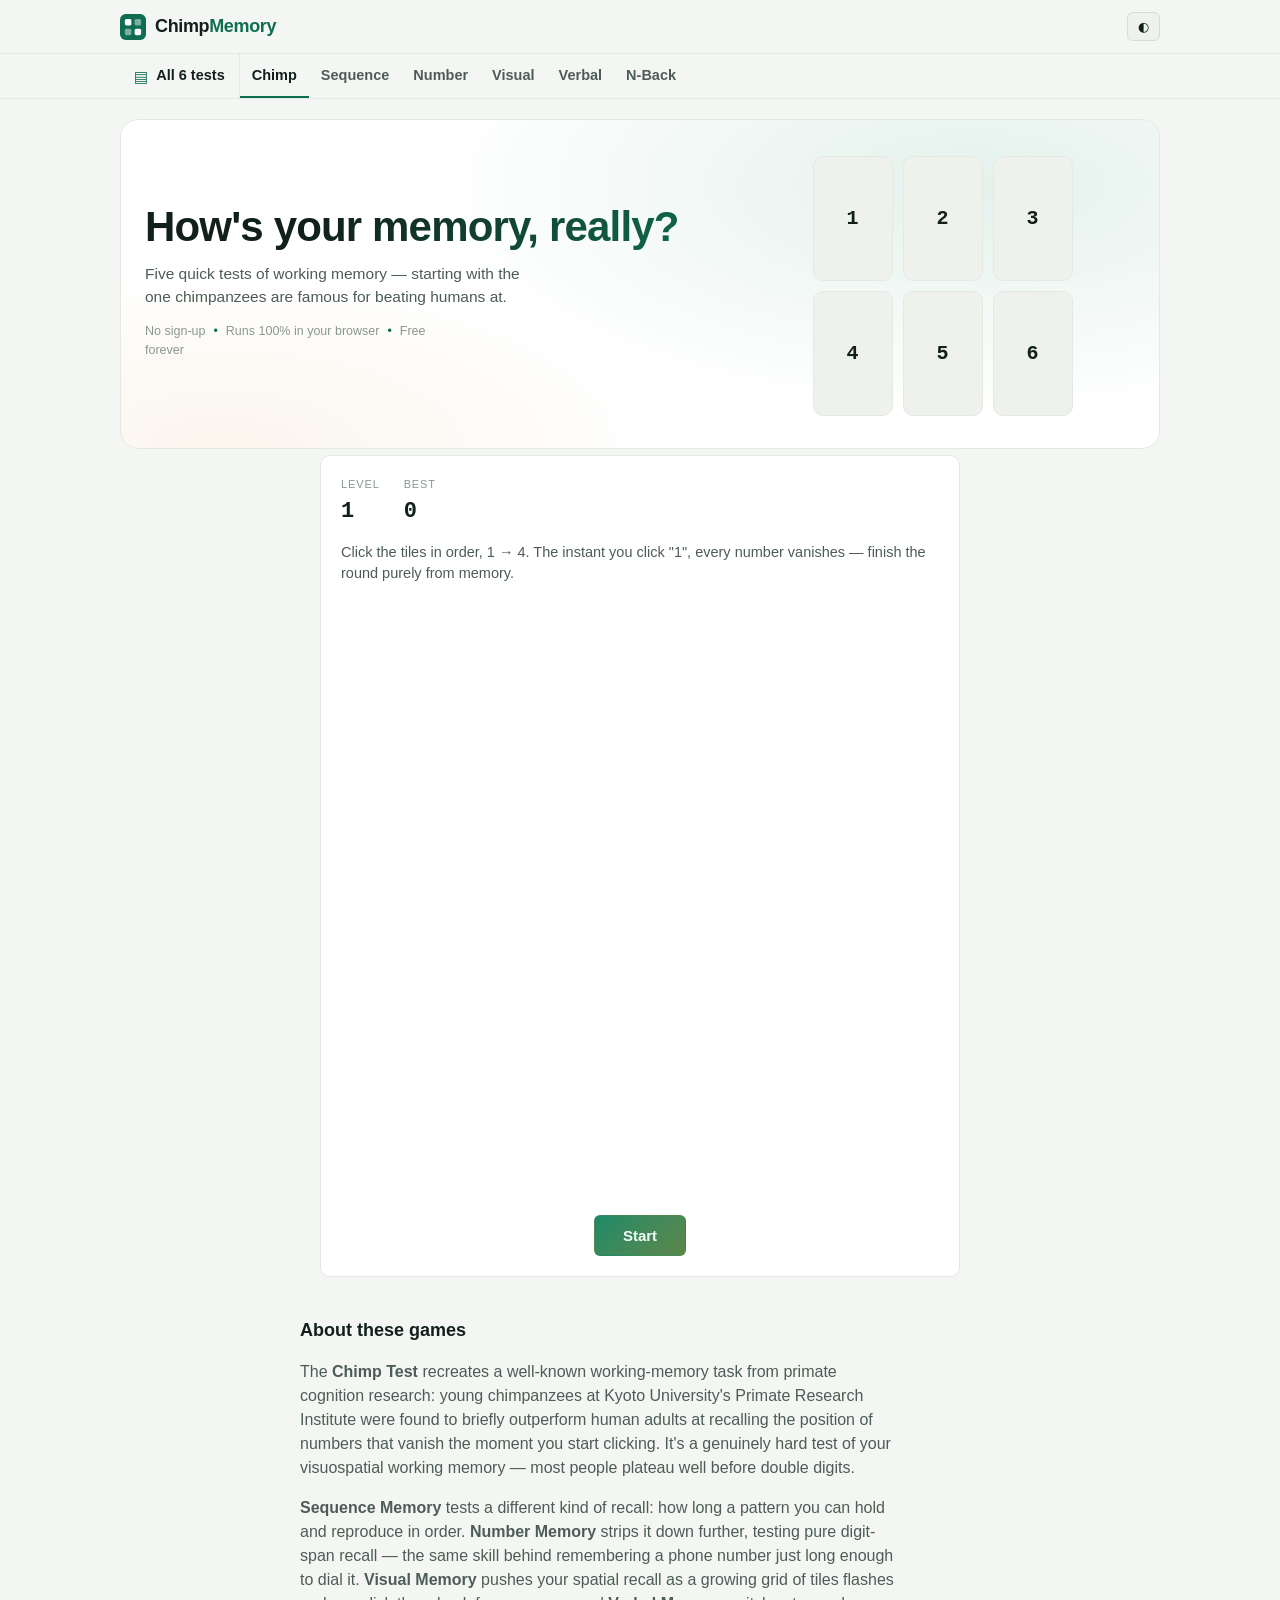
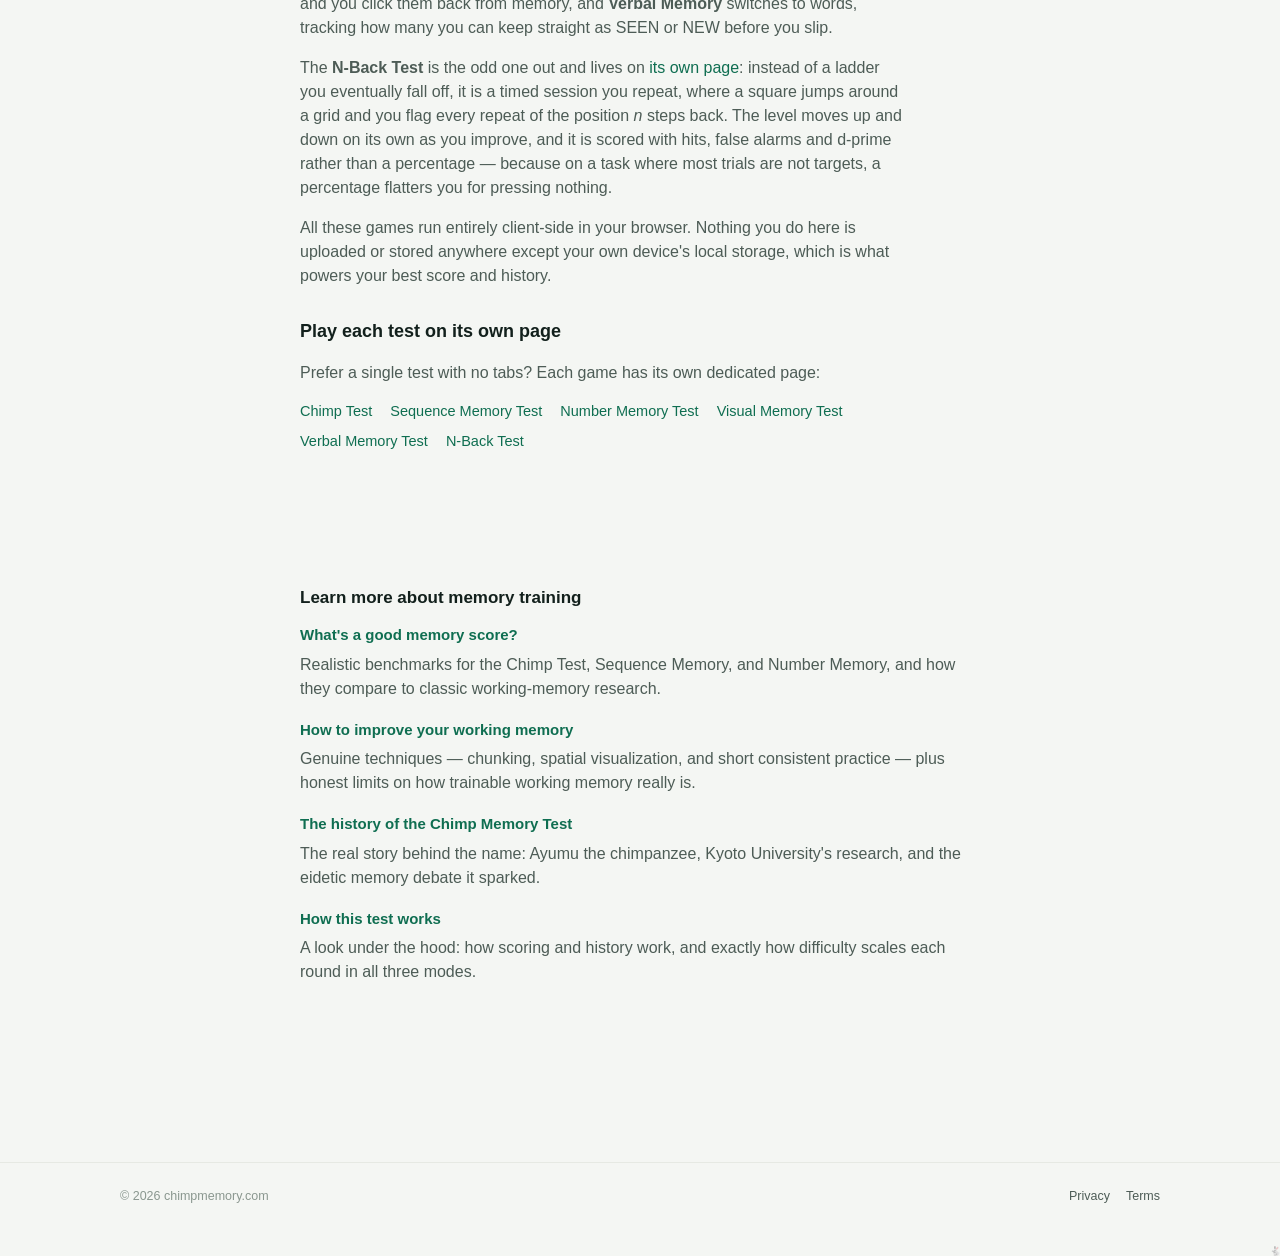
==== commit dd14b8b7: "Add /n-back-test — the first test here with a reason to come back tomorrow All five existing tests a" ====
--- a/index.html
+++ b/index.html
@@ -60,9 +60,9 @@
 <!-- nav:start -->
 <nav class="toolbar" aria-label="Tools">
   <details class="tb-menu">
-    <summary class="tb-trigger" aria-label="All 5 tests">
+    <summary class="tb-trigger" aria-label="All 6 tests">
       <span class="tb-glyph" aria-hidden="true">&#9636;</span>
-      <span class="tb-label">All 5<span class="tb-label-long"> tests</span></span>
+      <span class="tb-label">All 6<span class="tb-label-long"> tests</span></span>
     </summary>
     <div class="tb-sheet is-flat">
       <div class="tb-sheet-cols">
@@ -72,6 +72,7 @@
           <li><a href="/number-memory-test">Number Memory Test</a></li>
           <li><a href="/visual-memory-test">Visual Memory Test</a></li>
           <li><a href="/verbal-memory-test">Verbal Memory Test</a></li>
+          <li><a href="/n-back-test">N-Back Test</a></li>
         </ul>
       </div>
     </div>
@@ -83,6 +84,7 @@
     <li><a href="/number-memory-test">Number</a></li>
     <li><a href="/visual-memory-test">Visual</a></li>
     <li><a href="/verbal-memory-test">Verbal</a></li>
+    <li><a href="/n-back-test">N-Back</a></li>
   </ul>
 </nav>
 <!-- nav:end -->
@@ -277,7 +279,8 @@
     <h2>About these games</h2>
     <p>The <strong>Chimp Test</strong> recreates a well-known working-memory task from primate cognition research: young chimpanzees at Kyoto University's Primate Research Institute were found to briefly outperform human adults at recalling the position of numbers that vanish the moment you start clicking. It's a genuinely hard test of your visuospatial working memory — most people plateau well before double digits.</p>
     <p><strong>Sequence Memory</strong> tests a different kind of recall: how long a pattern you can hold and reproduce in order. <strong>Number Memory</strong> strips it down further, testing pure digit-span recall — the same skill behind remembering a phone number just long enough to dial it. <strong>Visual Memory</strong> pushes your spatial recall as a growing grid of tiles flashes and you click them back from memory, and <strong>Verbal Memory</strong> switches to words, tracking how many you can keep straight as SEEN or NEW before you slip.</p>
-    <p>All five games run entirely client-side in your browser. Nothing you do here is uploaded or stored anywhere except your own device's local storage, which is what powers your best score and history.</p>
+    <p>The <strong>N-Back Test</strong> is the odd one out and lives on <a href="/n-back-test">its own page</a>: instead of a ladder you eventually fall off, it is a timed session you repeat, where a square jumps around a grid and you flag every repeat of the position <em>n</em> steps back. The level moves up and down on its own as you improve, and it is scored with hits, false alarms and d-prime rather than a percentage — because on a task where most trials are not targets, a percentage flatters you for pressing nothing.</p>
+    <p>All these games run entirely client-side in your browser. Nothing you do here is uploaded or stored anywhere except your own device's local storage, which is what powers your best score and history.</p>
     <h2>Play each test on its own page</h2>
     <p>Prefer a single test with no tabs? Each game has its own dedicated page:</p>
     <ul class="test-links">
@@ -286,6 +289,7 @@
       <li><a href="/number-memory-test">Number Memory Test</a></li>
       <li><a href="/visual-memory-test">Visual Memory Test</a></li>
       <li><a href="/verbal-memory-test">Verbal Memory Test</a></li>
+      <li><a href="/n-back-test">N-Back Test</a></li>
     </ul>
   </section>
 
--- a/assets/css/styles.css
+++ b/assets/css/styles.css
@@ -427,6 +427,12 @@
   margin: 0 0 4px; padding: 0 14px;
   font-size: 12px; font-weight: 800; letter-spacing: .08em;
   text-transform: uppercase; color: var(--tb-text-dim);
+  /* The label and its list are two boxes, so `break-inside: avoid` on the <ul>
+     does nothing to keep them together: the column balancer will happily end a
+     column on the heading and start the next one with the list it introduces.
+     Latent here — five tests render a flat sheet with no group labels — but
+     the block is copied verbatim across the portfolio, so it stays in step. */
+  break-after: avoid;
 }
 /* The anchor carries the tap target (36px here, 44px on mobile via .tb-sheet a),
    so the <p> adds no padding of its own or the label floats off its own list. */
@@ -482,9 +488,17 @@
    byte-comparable with the rest of the portfolio. */
 :root[data-theme="dark"] .tb-rail a,
 :root[data-theme="dark"] .tb-sheet a { color: var(--tb-text-dim); }
+/* The dim restatement above outweighs the shared block's own
+   `.tb-rail a[aria-current]`, so the current page has to be restated at the
+   same weight too — otherwise every chip renders dim and the one thing the
+   rail is for, showing where you are, is lost in dark mode. */
+:root[data-theme="dark"] .tb-rail a[aria-current],
+:root[data-theme="dark"] .tb-sheet a[aria-current] { color: var(--tb-text); }
 @media (prefers-color-scheme: dark) {
   :root:not([data-theme="light"]) .tb-rail a,
   :root:not([data-theme="light"]) .tb-sheet a { color: var(--tb-text-dim); }
+  :root:not([data-theme="light"]) .tb-rail a[aria-current],
+  :root:not([data-theme="light"]) .tb-sheet a[aria-current] { color: var(--tb-text); }
 }
 
 /* ---------- homepage test panels ---------- */
@@ -625,6 +639,70 @@
   box-shadow: inset 0 0 0 2px var(--accent-dim);
 }
 
+/* ---- n-back ---- */
+/* Four status items rather than the usual three, and one of them is "2-back",
+   which broke across two lines at 390px. Wrap the row instead of the words. */
+.nback-status { flex-wrap: wrap; gap: 14px 22px; }
+.nback-status .status-value { white-space: nowrap; font-size: 20px; }
+/* Fixed 3x3, unlike the visual test's growing grid: in n-back the board never
+   changes, only what you have to hold about it. */
+.nback-grid {
+  display: grid;
+  grid-template-columns: repeat(3, 1fr);
+  grid-template-rows: repeat(3, 1fr);
+  gap: 8px;
+  aspect-ratio: 1;
+  width: 100%;
+  max-width: 380px;
+  margin: 0 auto;
+}
+.nback-cell {
+  min-width: 0;
+  min-height: 0;
+  background: var(--bg-inset);
+  border: 1px solid var(--border);
+  border-radius: 8px;
+  transition: background .1s linear, box-shadow .1s linear;
+}
+.nback-cell.is-lit {
+  background: var(--accent);
+  border-color: var(--accent);
+  box-shadow: 0 0 0 2px var(--accent-dim);
+}
+/* The response button is the whole interaction, so it is sized like one rather
+   than tucked in with the secondary controls. */
+.nback-respond { display: flex; justify-content: center; margin-top: 16px; }
+.nback-respond button { min-width: 220px; font-size: 17px; padding: 14px 20px; }
+.nback-respond button.is-armed { background: var(--accent-dim); border-color: var(--accent); }
+.nback-badge {
+  display: inline-block;
+  padding: 4px 10px;
+  border-radius: 999px;
+  background: var(--accent-dim);
+  color: var(--bg-raised);
+  font-weight: 700;
+  font-size: 13px;
+  letter-spacing: .02em;
+}
+.nback-figures {
+  display: grid;
+  grid-template-columns: repeat(auto-fit, minmax(120px, 1fr));
+  gap: 10px;
+  margin: 14px 0 4px;
+}
+.nback-fig {
+  background: var(--bg-inset);
+  border: 1px solid var(--border);
+  border-radius: 10px;
+  padding: 10px 12px;
+}
+.nback-fig .fig-value { display: block; font-size: 20px; font-weight: 700; color: var(--accent); }
+.nback-fig .fig-label { display: block; font-size: 11px; text-transform: uppercase; letter-spacing: .05em; color: var(--text-faint); margin-top: 3px; }
+.nback-note { font-size: 13px; color: var(--text-dim); line-height: 1.6; }
+@media (prefers-reduced-motion: reduce) {
+  .nback-cell { transition: none; }
+}
+
 /* ---------- verbal memory ---------- */
 .verbal-stage { text-align: center; padding: 24px 0 8px; }
 .verbal-word {
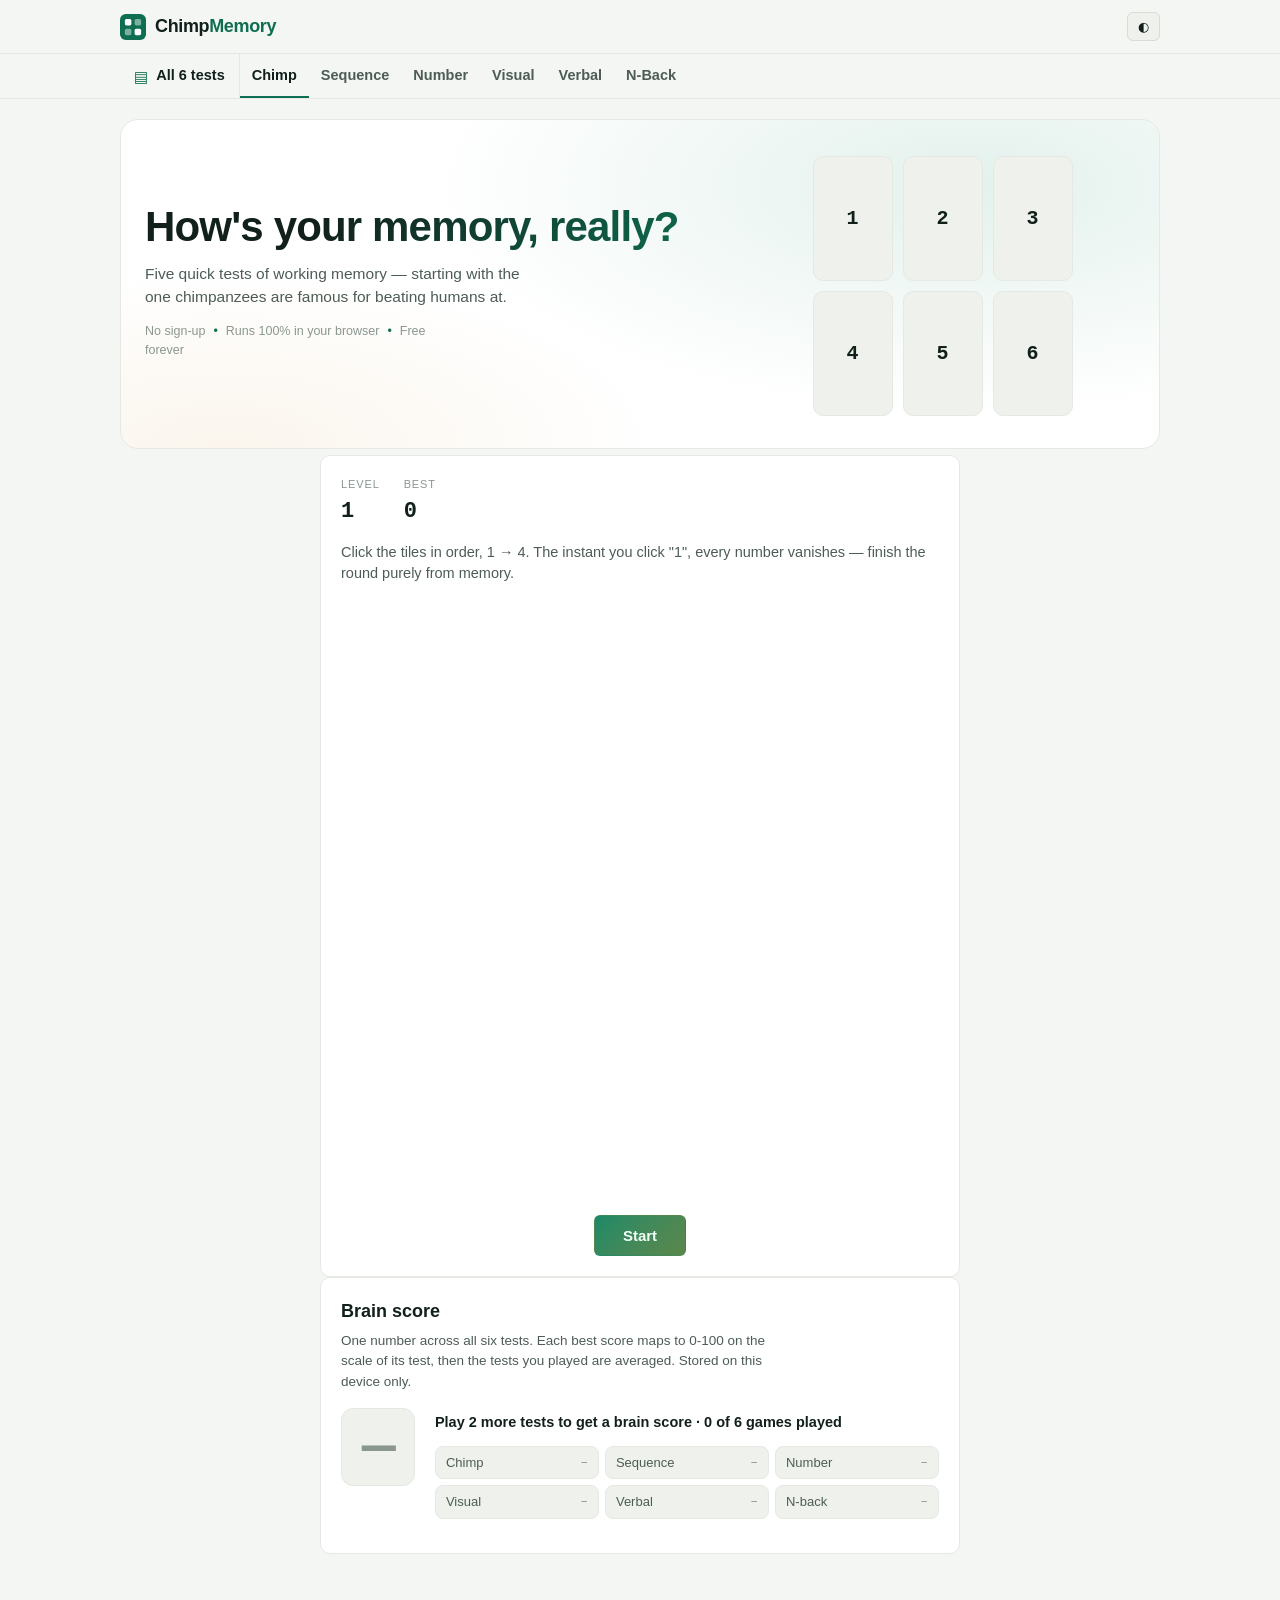
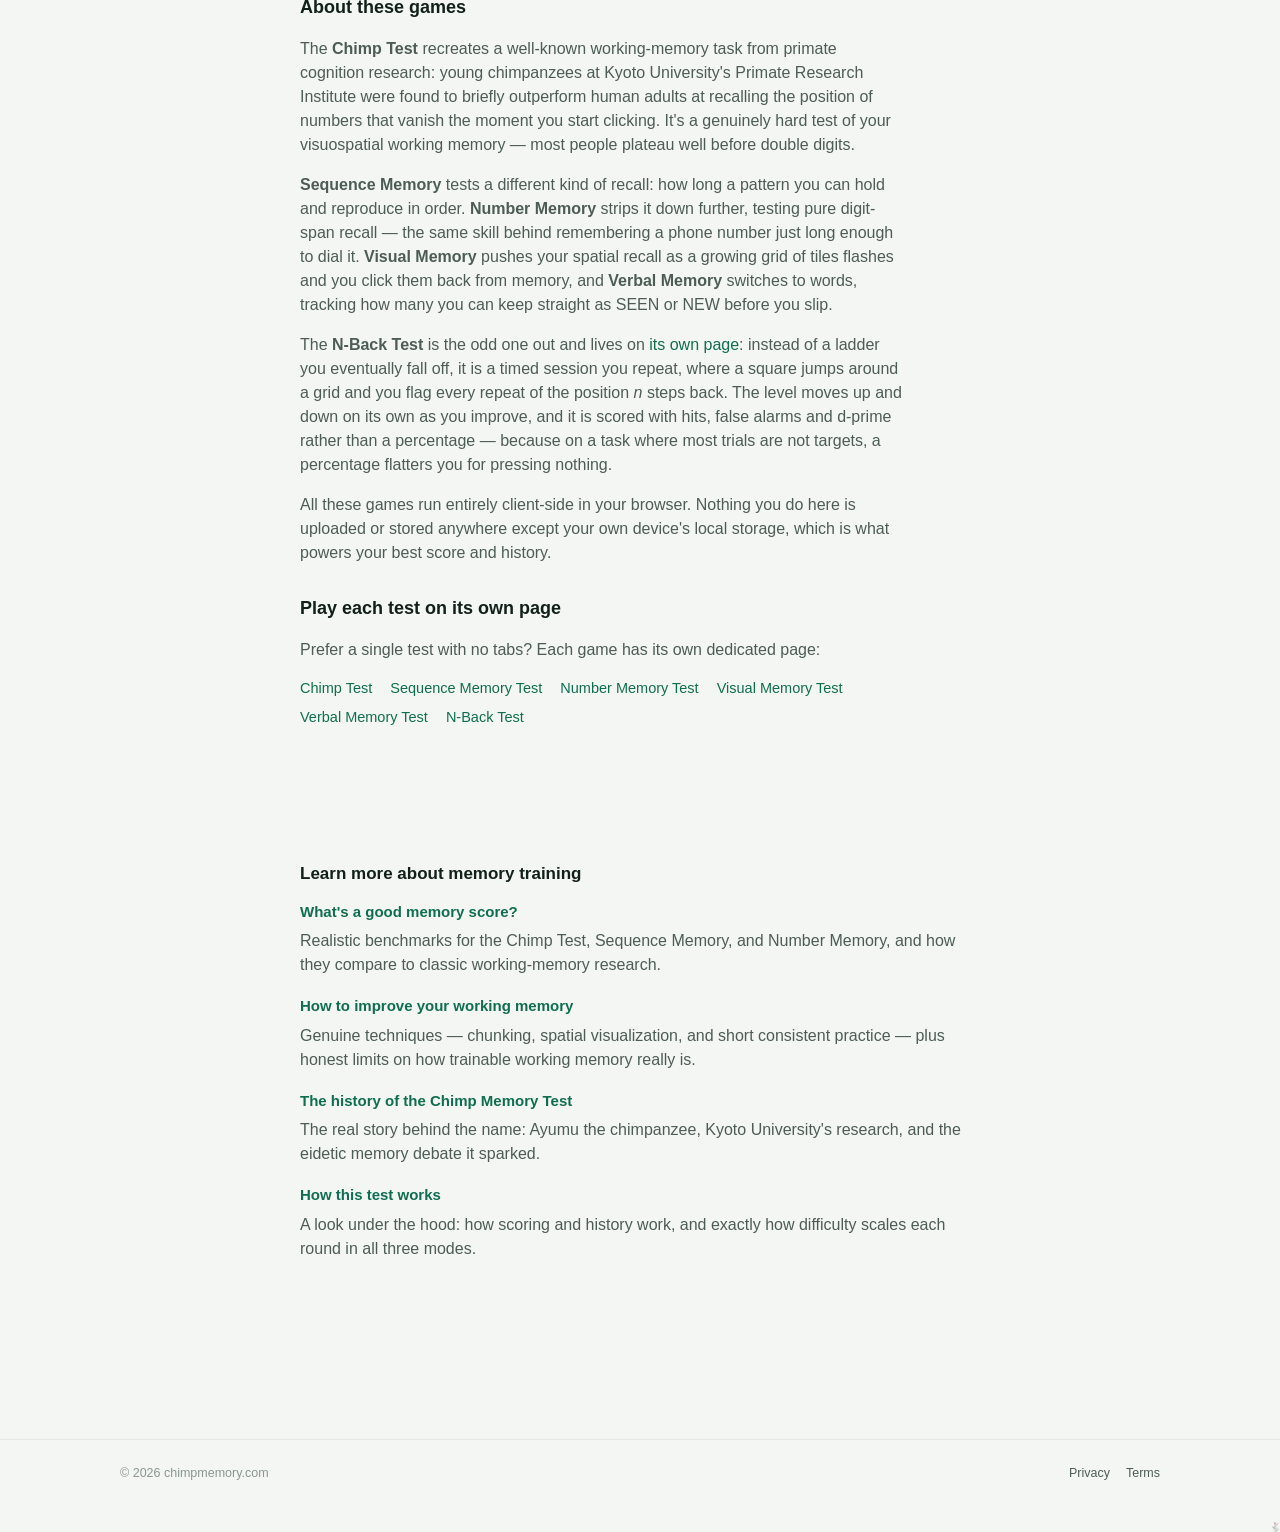
==== commit 899d2271: "Add a share button to every test and one combined brain score Each results panel gets a "Share resul" ====
--- a/index.html
+++ b/index.html
@@ -131,6 +131,7 @@
           <div class="score-trend" id="chimp-trend" hidden></div>
         <div class="game-controls" style="margin-top:0;">
           <button type="button" class="primary" id="chimp-restart">Play again</button>
+          <button type="button" class="share-btn" id="chimp-share">Share result</button>
         </div>
         <div class="history" id="chimp-history">
           <h3>Last 10 attempts</h3>
@@ -161,6 +162,7 @@
           <div class="score-trend" id="sequence-trend" hidden></div>
         <div class="game-controls" style="margin-top:0;">
           <button type="button" class="primary" id="sequence-restart">Play again</button>
+          <button type="button" class="share-btn" id="sequence-share">Share result</button>
         </div>
         <div class="history" id="sequence-history">
           <h3>Last 10 attempts</h3>
@@ -198,6 +200,7 @@
           <div class="score-trend" id="number-trend" hidden></div>
         <div class="game-controls" style="margin-top:0;">
           <button type="button" class="primary" id="number-restart">Play again</button>
+          <button type="button" class="share-btn" id="number-share">Share result</button>
         </div>
         <div class="history" id="number-history">
           <h3>Last 10 attempts</h3>
@@ -229,6 +232,7 @@
           <div class="score-trend" id="visual-trend" hidden></div>
         <div class="game-controls" style="margin-top:0;">
           <button type="button" class="primary" id="visual-restart">Play again</button>
+          <button type="button" class="share-btn" id="visual-share">Share result</button>
         </div>
         <div class="history" id="visual-history">
           <h3>Last 10 attempts</h3>
@@ -266,10 +270,30 @@
           <div class="score-trend" id="verbal-trend" hidden></div>
         <div class="game-controls" style="margin-top:0;">
           <button type="button" class="primary" id="verbal-restart">Play again</button>
+          <button type="button" class="share-btn" id="verbal-share">Share result</button>
         </div>
         <div class="history" id="verbal-history">
           <h3>Last 10 attempts</h3>
           <ol class="history-list" id="verbal-history-list"></ol>
+        </div>
+      </div>
+    </div>
+  </section>
+
+  <section class="container-narrow brain-section" aria-labelledby="brain-score-heading">
+    <div class="panel brain-card" id="brain-score">
+      <div class="brain-head">
+        <h2 id="brain-score-heading">Brain score</h2>
+        <p class="brain-note">One number across all six tests. Each best score maps to 0-100 on the scale of its test, then the tests you played are averaged. Stored on this device only.</p>
+      </div>
+      <div class="brain-body">
+        <div class="brain-value" id="brain-score-value" aria-hidden="true">&mdash;</div>
+        <div class="brain-detail">
+          <p class="brain-meta" id="brain-score-meta" aria-live="polite">Play 2 more tests to get a brain score &middot; 0 of 6 games played</p>
+          <ul class="brain-parts" id="brain-score-parts" aria-label="Best score per test"></ul>
+          <div class="brain-actions">
+            <button type="button" class="share-btn" id="brain-score-share" hidden>Share brain score</button>
+          </div>
         </div>
       </div>
     </div>
--- a/assets/css/styles.css
+++ b/assets/css/styles.css
@@ -672,8 +672,136 @@
 /* The response button is the whole interaction, so it is sized like one rather
    than tucked in with the secondary controls. */
 .nback-respond { display: flex; justify-content: center; margin-top: 16px; }
-.nback-respond button { min-width: 220px; font-size: 17px; padding: 14px 20px; }
-.nback-respond button.is-armed { background: var(--accent-dim); border-color: var(--accent); }
+.nback-respond button { min-width: 220px; font-size: 17px; padding: 14px 20px; position: relative; }
+.nback-key { opacity: .7; font-size: 13px; }
+/* Press feedback. The button is accent-filled at rest, so a press cannot be
+   signalled by a neighbouring shade of the same colour — nothing short of a
+   change in ring, scale and hue together reads as an event on a button that is
+   already green. Each state carries its own animation, so two presses on
+   consecutive trials read as two events rather than one held state. */
+/* Registered, verdict not stated — the state a lead-in trial gets, and the only
+   button state there is with verdicts turned off. Neutral grey on purpose: a
+   ring in the accent is a shade of the button it surrounds, and would be read
+   as a green light. It is the same grey the answered dot takes. */
+.nback-respond button.is-pressed {
+  animation: nback-press .18s ease-out;
+  box-shadow: 0 0 0 4px var(--text-faint);
+  filter: brightness(.88);
+}
+.nback-respond button.is-right {
+  background: var(--accent);
+  border-color: var(--accent);
+  box-shadow: 0 0 0 4px color-mix(in srgb, var(--accent) 45%, transparent);
+  animation: nback-press .18s ease-out;
+}
+.nback-respond button.is-wrong {
+  background: var(--danger);
+  border-color: var(--danger);
+  color: #fff;
+  box-shadow: 0 0 0 4px color-mix(in srgb, var(--danger) 40%, transparent);
+  animation: nback-shake .22s ease-out;
+}
+@keyframes nback-press {
+  0% { transform: scale(1); }
+  45% { transform: scale(.94); }
+  100% { transform: scale(1); }
+}
+@keyframes nback-shake {
+  0%, 100% { transform: translateX(0); }
+  25% { transform: translateX(-5px); }
+  75% { transform: translateX(5px); }
+}
+
+/* ---- the per-trial trail ---- */
+/* One dot per trial. Between stimuli the grid is dark for 2.5 of every 3
+   seconds, and with nothing else moving the block reads as frozen — the
+   advancing cursor here is what tells you it is still running.
+
+   One row, always: a wrapping trail orphans the last two or three trials on a
+   line of their own, and since the run of dots is read as a timeline, a stray
+   second row reads as a second block. The column count comes from JS because it
+   is the trial count, which changes with n. */
+.nback-trail {
+  display: grid;
+  grid-template-columns: repeat(var(--trail-count, 22), 1fr);
+  align-items: center;
+  justify-items: center;
+  gap: 5px;
+  width: 100%;
+  max-width: 380px;
+  margin: 16px auto 0;
+}
+.nback-dot {
+  width: 100%;
+  max-width: 12px;
+  aspect-ratio: 1;
+  border-radius: 50%;
+  border: 1.5px solid var(--border);
+  background: transparent;
+  position: relative;
+  transition: background .12s linear, border-color .12s linear, transform .12s ease;
+}
+/* Dealt but unscorable: the first n trials have nothing behind them to match. */
+.nback-dot.is-unscored { border-style: dashed; opacity: .5; }
+/* The trial running right now. */
+.nback-dot.is-current {
+  border-color: var(--accent);
+  box-shadow: 0 0 0 2px var(--accent-dim);
+  transform: scale(1.15);
+}
+/* Answered, verdict withheld — either feedback is off, or the trial has not
+   closed yet. Distinct from every verdict colour so it never reads as one. */
+.nback-dot.is-pressed { background: var(--text-faint); border-color: var(--text-faint); }
+/* Verdicts withheld: this trial has closed, and that is all it says — a miss and
+   a correct rejection are given the same mark, so nothing is given away. */
+.nback-dot.is-done { border-color: var(--text-faint); }
+.nback-dot.is-hit { background: var(--accent); border-color: var(--accent); }
+.nback-dot.is-correct { background: var(--border); border-color: var(--border); }
+/* A target that went past: a hollow ring in the miss colour, so "empty where
+   something should be" is the shape as well as the hue. */
+.nback-dot.is-miss { background: transparent; border-color: var(--danger); border-width: 2.5px; }
+/* A press on a non-target: filled and struck through. */
+.nback-dot.is-false { background: var(--danger); border-color: var(--danger); }
+.nback-dot.is-false::after {
+  content: "";
+  position: absolute;
+  inset: 45% -2px;
+  border-top: 2px solid var(--bg-raised);
+  transform: rotate(-45deg);
+}
+/* A phone fits the same trial count in less width, so the gap gives way before
+   the dots do — a 3px dot is a smudge, a 3px gap is still a gap. */
+@media (max-width: 480px) {
+  .nback-trail { gap: 3px; }
+}
+.nback-tally {
+  text-align: center;
+  font-size: 13px;
+  color: var(--text-dim);
+  margin: 10px 0 0;
+  min-height: 1.2em;
+}
+.nback-tally b { color: var(--text); font-weight: 700; }
+/* The opt-out for the verdict colours. Sits under the controls because it is a
+   setting for the next block, not part of the current one. */
+.nback-optin {
+  display: flex;
+  align-items: center;
+  justify-content: center;
+  gap: 8px;
+  /* The label is the tap target, not the box inside it: the padding and
+     min-height are what carry it past the 24px minimum on a phone. */
+  padding: 6px 10px;
+  min-height: 32px;
+  margin: 8px auto 0;
+  width: fit-content;
+  font-size: 13px;
+  color: var(--text-dim);
+  cursor: pointer;
+}
+.nback-optin input { width: 18px; height: 18px; accent-color: var(--accent); cursor: pointer; }
+.nback-optin input:disabled { cursor: default; }
+.nback-optin:has(input:disabled) { cursor: default; opacity: .6; }
 .nback-badge {
   display: inline-block;
   padding: 4px 10px;
@@ -700,7 +828,12 @@
 .nback-fig .fig-label { display: block; font-size: 11px; text-transform: uppercase; letter-spacing: .05em; color: var(--text-faint); margin-top: 3px; }
 .nback-note { font-size: 13px; color: var(--text-dim); line-height: 1.6; }
 @media (prefers-reduced-motion: reduce) {
-  .nback-cell { transition: none; }
+  .nback-cell, .nback-dot { transition: none; }
+  /* Keep the colour and the ring, drop the movement — the press signal must
+     survive this query, since it is the only confirmation a press landed. */
+  .nback-respond button.is-pressed,
+  .nback-respond button.is-right,
+  .nback-respond button.is-wrong { animation: none; }
 }
 
 /* ---------- verbal memory ---------- */
@@ -804,6 +937,68 @@
 .history-date { color: var(--text-faint); }
 .history-empty { color: var(--text-faint); justify-content: flex-start !important; }
 
+/* ---------- share buttons ---------- */
+/* A secondary control beside "Play again". It reads as a button, not a link,
+   so the copied-state label swap does not shift the row. */
+.game-controls .share-btn { margin-left: 10px; padding: 11px 18px; font-size: 14px; min-width: 132px; }
+@media (max-width: 420px) {
+  .game-controls .share-btn { margin-left: 0; margin-top: 10px; display: inline-block; }
+}
+
+/* ---------- brain score card (homepage) ---------- */
+.brain-section { padding-top: 0; padding-bottom: 0; }
+.brain-section h2 { margin-top: 0; }
+.brain-card { max-width: 640px; margin: 0 auto; }
+.brain-head h2 { font-size: 18px; margin: 0 0 6px; }
+.brain-note { margin: 0 0 16px; color: var(--text-dim); font-size: 13.5px; max-width: 58ch; }
+.brain-body { display: grid; grid-template-columns: auto minmax(0, 1fr); gap: 20px; align-items: start; }
+.brain-value {
+  font-family: var(--mono);
+  font-size: 56px;
+  font-weight: 800;
+  line-height: 1;
+  letter-spacing: -0.03em;
+  min-width: 2.2ch;
+  text-align: center;
+  padding: 10px 14px;
+  border-radius: 12px;
+  background: var(--bg-inset);
+  border: 1px solid var(--border-soft);
+  color: var(--text-faint);
+}
+.brain-card.is-ready .brain-value { color: var(--accent-dim); }
+:root[data-theme="dark"] .brain-card.is-ready .brain-value { color: var(--accent); }
+@media (prefers-color-scheme: dark) { :root:not([data-theme="light"]) .brain-card.is-ready .brain-value { color: var(--accent); } }
+.brain-card .brain-meta { margin: 4px 0 12px; font-size: 14.5px; font-weight: 600; color: var(--text); }
+.brain-parts {
+  list-style: none;
+  margin: 0;
+  padding: 0;
+  display: grid;
+  grid-template-columns: repeat(3, minmax(0, 1fr));
+  gap: 6px;
+}
+.brain-part {
+  display: flex;
+  justify-content: space-between;
+  gap: 8px;
+  padding: 6px 10px;
+  background: var(--bg-inset);
+  border: 1px solid var(--border-soft);
+  border-radius: 8px;
+  font-size: 13px;
+}
+.brain-part-label { color: var(--text-dim); }
+.brain-part-value { font-family: var(--mono); font-weight: 700; }
+.brain-part.is-unplayed .brain-part-value { color: var(--text-faint); font-weight: 500; }
+.brain-actions { margin-top: 14px; }
+.brain-actions .share-btn { padding: 10px 18px; font-size: 14px; }
+@media (max-width: 520px) {
+  .brain-body { grid-template-columns: 1fr; }
+  .brain-value { justify-self: start; }
+  .brain-parts { grid-template-columns: repeat(2, minmax(0, 1fr)); }
+}
+
 /* ---------- about section ---------- */
 .about-section { padding-top: 10px; }
 .about-section h2 { font-size: 18px; margin-top: 30px; }
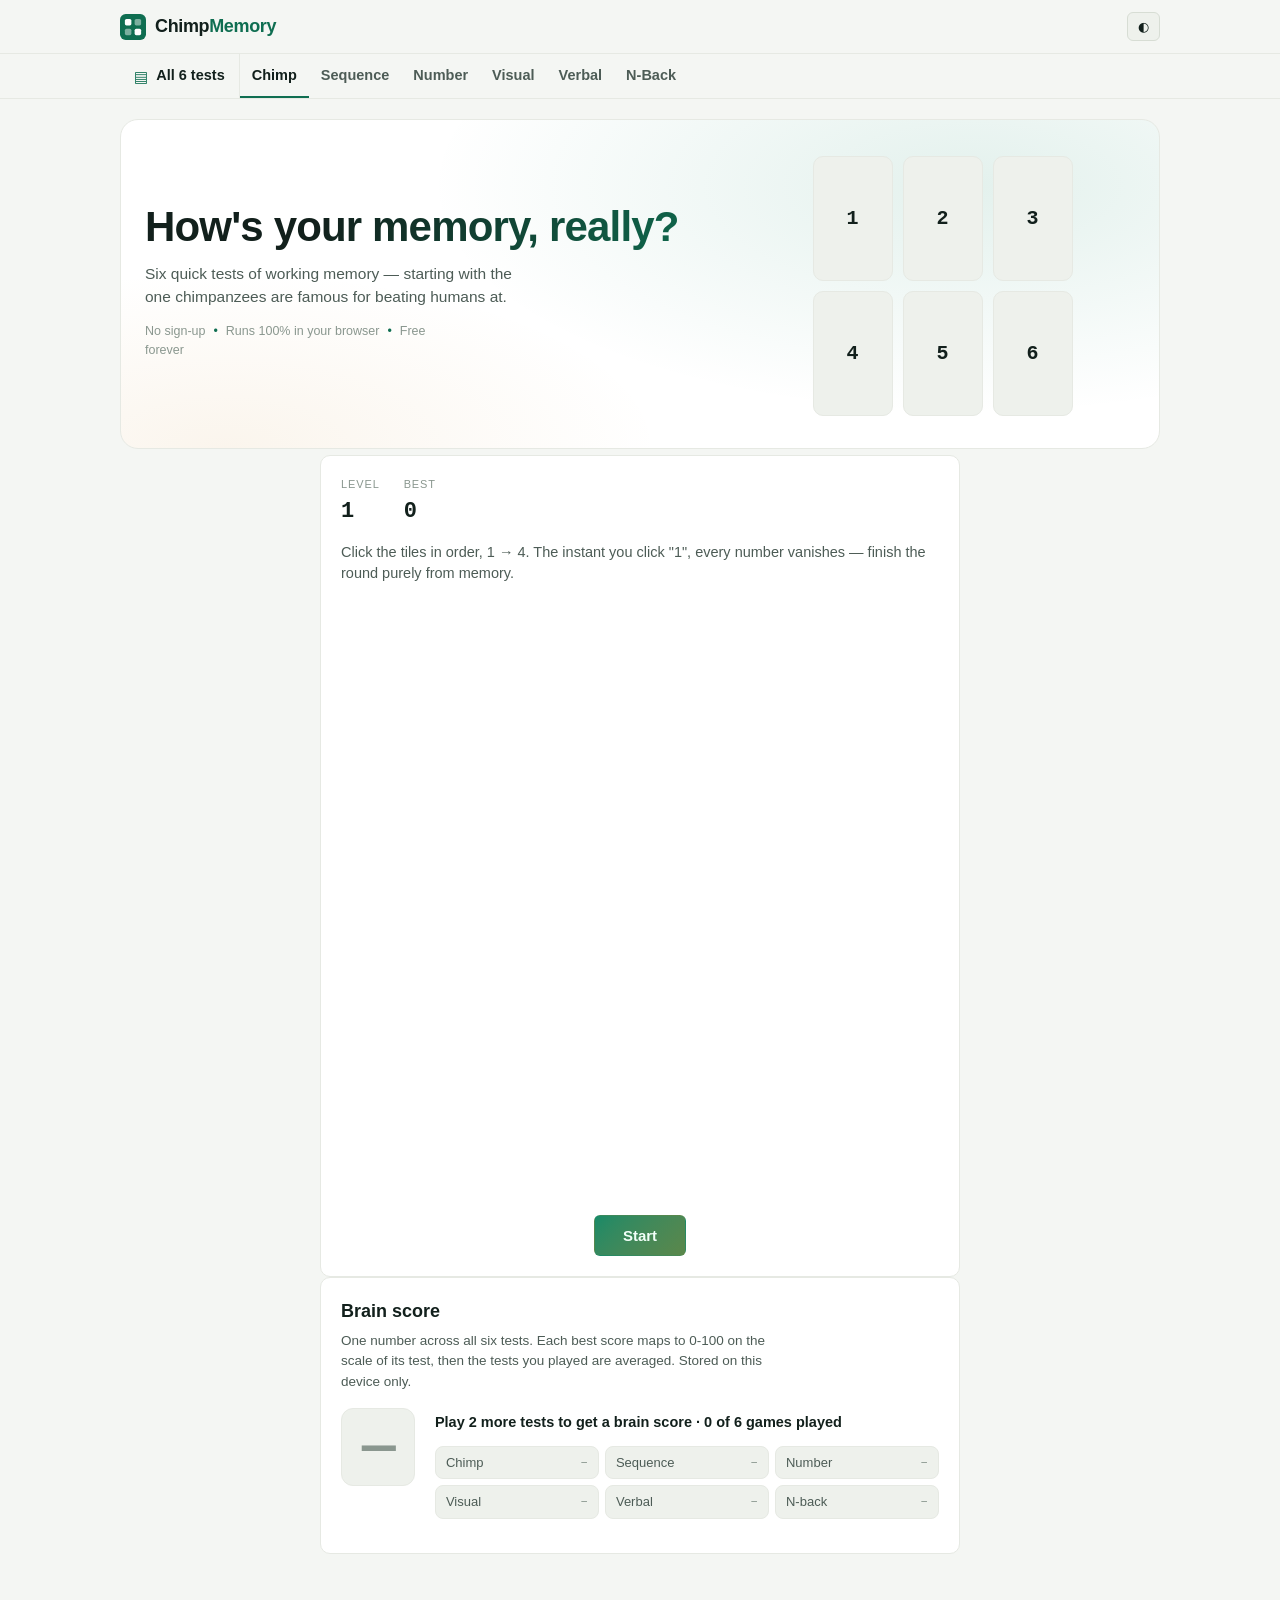
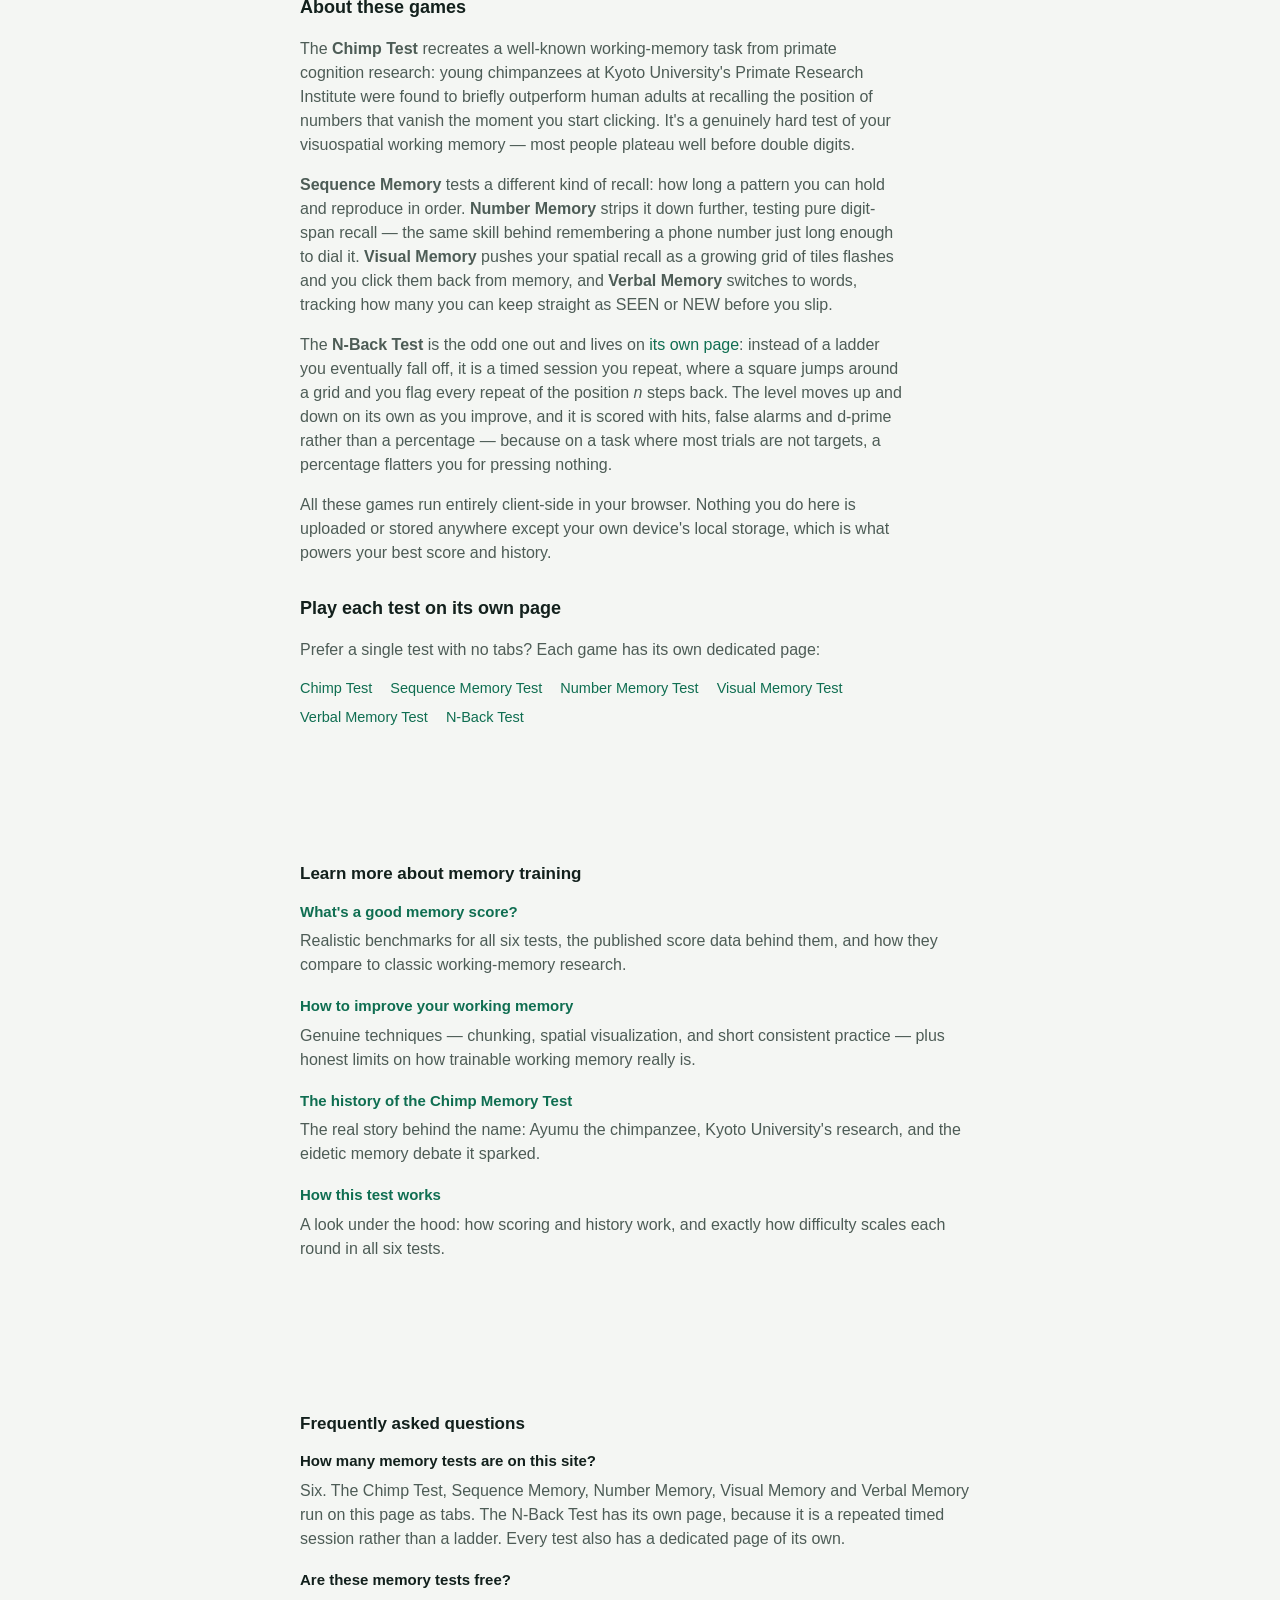
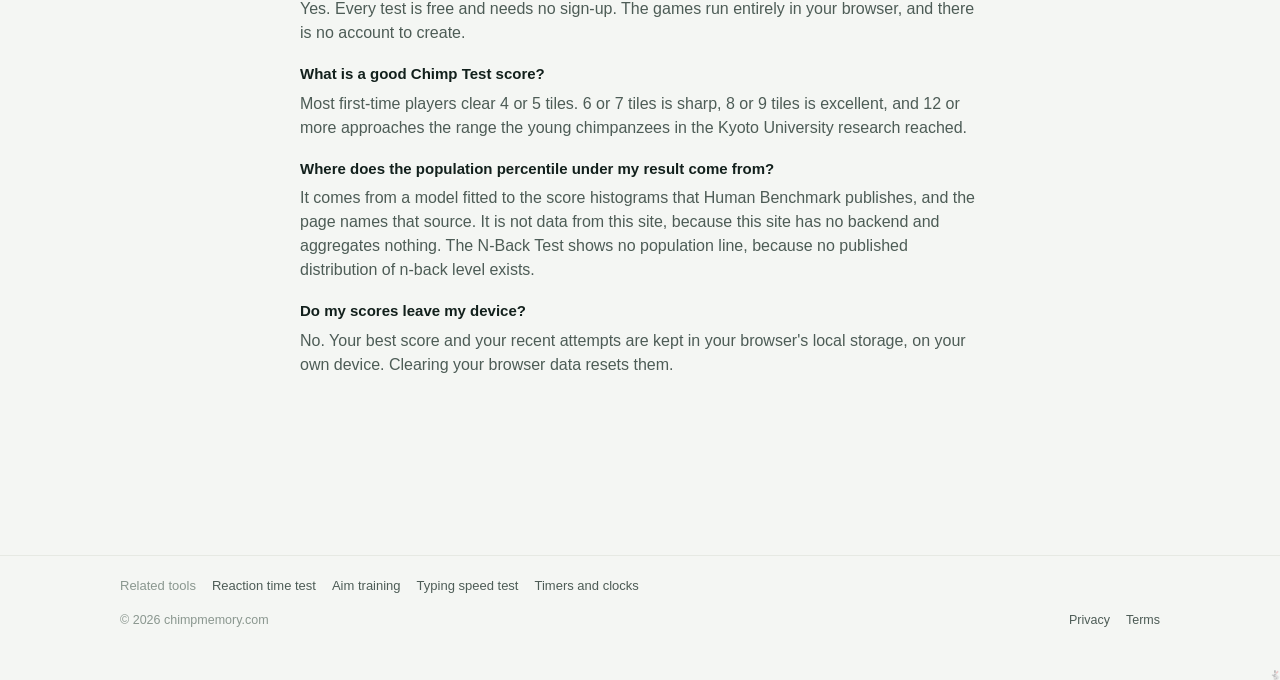
==== commit 977a7ce6: "Say six tests everywhere, and add the SEO markup the pages lacked The site ships six tests. The copy" ====
--- a/index.html
+++ b/index.html
@@ -4,18 +4,20 @@
 <meta charset="utf-8">
 <meta name="viewport" content="width=device-width, initial-scale=1">
 <title>Chimp Memory Test — Free Working Memory Games</title>
-<meta name="description" content="Play the Chimp Memory Test — the working-memory game chimpanzees famously beat humans at — plus Sequence Memory, Number Memory, Visual Memory, and Verbal Memory. Five free tests, instant, no sign-up.">
+<meta name="description" content="Play the Chimp Memory Test — the working-memory game chimpanzees famously beat humans at — plus Sequence, Number, Visual and Verbal Memory and the N-Back Test. Six free tests, instant, no sign-up.">
 <link rel="canonical" href="https://chimpmemory.com/">
 <meta name="theme-color" content="#0d1210">
 
 <meta property="og:type" content="website">
 <meta property="og:title" content="Chimp Memory Test — Free Working Memory Games">
-<meta property="og:description" content="Five quick memory games: the Chimp Test, Sequence Memory, Number Memory, Visual Memory, and Verbal Memory. Free, instant, runs entirely in your browser.">
+<meta property="og:description" content="Six quick memory games: the Chimp Test, Sequence Memory, Number Memory, Visual Memory, Verbal Memory and the N-Back Test. Free, instant, runs entirely in your browser.">
 <meta property="og:url" content="https://chimpmemory.com/">
 <meta property="og:image" content="https://chimpmemory.com/assets/og-image.png">
+<meta property="og:image:width" content="1200">
+<meta property="og:image:height" content="630">
 <meta name="twitter:card" content="summary_large_image">
 <meta name="twitter:title" content="Chimp Memory Test — Free Working Memory Games">
-<meta name="twitter:description" content="Five quick memory games: the Chimp Test, Sequence Memory, Number Memory, Visual Memory, and Verbal Memory. Free, instant, runs entirely in your browser.">
+<meta name="twitter:description" content="Six quick memory games: the Chimp Test, Sequence Memory, Number Memory, Visual Memory, Verbal Memory and the N-Back Test. Free, instant, runs entirely in your browser.">
 <meta name="twitter:image" content="https://chimpmemory.com/assets/og-image.png">
 
 <link rel="icon" href="/assets/favicon.svg" type="image/svg+xml">
@@ -30,7 +32,56 @@
   "applicationCategory": "GameApplication",
   "operatingSystem": "Any",
   "offers": { "@type": "Offer", "price": "0", "priceCurrency": "USD" },
-  "description": "Free browser-based memory game bundle: the Chimp Test, Sequence Memory, Number Memory, Visual Memory, and Verbal Memory."
+  "description": "Free browser-based memory game bundle: the Chimp Test, Sequence Memory, Number Memory, Visual Memory, Verbal Memory and the N-Back Test."
+}
+</script>
+
+<script type="application/ld+json">
+{
+  "@context": "https://schema.org",
+  "@type": "FAQPage",
+  "mainEntity": [
+    {
+      "@type": "Question",
+      "name": "How many memory tests are on this site?",
+      "acceptedAnswer": {
+        "@type": "Answer",
+        "text": "Six. The Chimp Test, Sequence Memory, Number Memory, Visual Memory and Verbal Memory run on this page as tabs. The N-Back Test has its own page, because it is a repeated timed session rather than a ladder. Every test also has a dedicated page of its own."
+      }
+    },
+    {
+      "@type": "Question",
+      "name": "Are these memory tests free?",
+      "acceptedAnswer": {
+        "@type": "Answer",
+        "text": "Yes. Every test is free and needs no sign-up. The games run entirely in your browser, and there is no account to create."
+      }
+    },
+    {
+      "@type": "Question",
+      "name": "What is a good Chimp Test score?",
+      "acceptedAnswer": {
+        "@type": "Answer",
+        "text": "Most first-time players clear 4 or 5 tiles. 6 or 7 tiles is sharp, 8 or 9 tiles is excellent, and 12 or more approaches the range the young chimpanzees in the Kyoto University research reached."
+      }
+    },
+    {
+      "@type": "Question",
+      "name": "Where does the population percentile under my result come from?",
+      "acceptedAnswer": {
+        "@type": "Answer",
+        "text": "It comes from a model fitted to the score histograms that Human Benchmark publishes, and the page names that source. It is not data from this site, because this site has no backend and aggregates nothing. The N-Back Test shows no population line, because no published distribution of n-back level exists."
+      }
+    },
+    {
+      "@type": "Question",
+      "name": "Do my scores leave my device?",
+      "acceptedAnswer": {
+        "@type": "Answer",
+        "text": "No. Your best score and your recent attempts are kept in your browser's local storage, on your own device. Clearing your browser data resets them."
+      }
+    }
+  ]
 }
 </script>
 
@@ -94,7 +145,7 @@
     <div class="hero-inner">
       <div class="hero-copy">
         <h1>How's your memory, really?</h1>
-        <p>Five quick tests of working memory — starting with the one chimpanzees are famous for beating humans at.</p>
+        <p>Six quick tests of working memory — starting with the one chimpanzees are famous for beating humans at.</p>
         <p class="trust-line">No sign-up<span class="dot">•</span>Runs 100% in your browser<span class="dot">•</span>Free forever</p>
       </div>
       <div class="hero-demo">
@@ -321,7 +372,7 @@
     <h2>Learn more about memory training</h2>
     <div class="faq-item">
       <h3><a href="/articles/what-is-a-good-memory-score.html">What's a good memory score?</a></h3>
-      <p>Realistic benchmarks for the Chimp Test, Sequence Memory, and Number Memory, and how they compare to classic working-memory research.</p>
+      <p>Realistic benchmarks for all six tests, the published score data behind them, and how they compare to classic working-memory research.</p>
     </div>
     <div class="faq-item">
       <h3><a href="/articles/how-to-improve-working-memory.html">How to improve your working memory</a></h3>
@@ -333,12 +384,45 @@
     </div>
     <div class="faq-item">
       <h3><a href="/articles/how-this-test-works.html">How this test works</a></h3>
-      <p>A look under the hood: how scoring and history work, and exactly how difficulty scales each round in all three modes.</p>
+      <p>A look under the hood: how scoring and history work, and exactly how difficulty scales each round in all six tests.</p>
+    </div>
+  </section>
+
+  <section class="container-narrow" id="faq">
+    <h2>Frequently asked questions</h2>
+    <div class="faq-item">
+      <h3>How many memory tests are on this site?</h3>
+      <p>Six. The Chimp Test, Sequence Memory, Number Memory, Visual Memory and Verbal Memory run on this page as tabs. The N-Back Test has its own page, because it is a repeated timed session rather than a ladder. Every test also has a dedicated page of its own.</p>
+    </div>
+    <div class="faq-item">
+      <h3>Are these memory tests free?</h3>
+      <p>Yes. Every test is free and needs no sign-up. The games run entirely in your browser, and there is no account to create.</p>
+    </div>
+    <div class="faq-item">
+      <h3>What is a good Chimp Test score?</h3>
+      <p>Most first-time players clear 4 or 5 tiles. 6 or 7 tiles is sharp, 8 or 9 tiles is excellent, and 12 or more approaches the range the young chimpanzees in the Kyoto University research reached.</p>
+    </div>
+    <div class="faq-item">
+      <h3>Where does the population percentile under my result come from?</h3>
+      <p>It comes from a model fitted to the score histograms that Human Benchmark publishes, and the page names that source. It is not data from this site, because this site has no backend and aggregates nothing. The N-Back Test shows no population line, because no published distribution of n-back level exists.</p>
+    </div>
+    <div class="faq-item">
+      <h3>Do my scores leave my device?</h3>
+      <p>No. Your best score and your recent attempts are kept in your browser's local storage, on your own device. Clearing your browser data resets them.</p>
     </div>
   </section>
 </main>
 
 <footer class="site-footer">
+  <nav class="footer-peers" aria-label="Related tools">
+    <span class="footer-peers-label">Related tools</span>
+    <ul>
+      <li><a href="https://reflexzap.com" rel="noopener">Reaction time test</a></li>
+      <li><a href="https://flicktrainer.com" rel="noopener">Aim training</a></li>
+      <li><a href="https://wpmflex.com" rel="noopener">Typing speed test</a></li>
+      <li><a href="https://clocklab.net" rel="noopener">Timers and clocks</a></li>
+    </ul>
+  </nav>
   <div class="footer-inner">
     <div>© <span id="year"></span> chimpmemory.com</div>
     <div class="footer-links">
@@ -348,6 +432,7 @@
   </div>
 </footer>
 
+<script src="/assets/js/percentile.js"></script>
 <script src="/assets/js/app.js"></script>
 <a href="https://erabb.it" class="erabbit-mark" aria-label="erabb.it"><img src="data:image/svg+xml,<svg xmlns=%22http://www.w3.org/2000/svg%22 viewBox=%220 0 100 100%22><text y=%22.9em%22 font-size=%2290%22>🐇</text></svg>" width="10" height="10" alt=""></a>
 </body>
--- a/assets/css/styles.css
+++ b/assets/css/styles.css
@@ -884,6 +884,12 @@
   font-weight: 700;
   color: var(--flash);
 }
+.pop-line {
+  margin: 0 0 8px;
+  font-size: 14px;
+  color: var(--text);
+}
+.pop-line a { color: var(--text-dim); text-decoration: underline; text-underline-offset: 2px; }
 .pct-line {
   margin: 0 0 12px;
   font-size: 13.5px;
@@ -1034,6 +1040,32 @@
 .footer-links { display: flex; gap: 16px; flex-wrap: wrap; }
 .footer-links a { color: var(--text-dim); }
 
+/* Cross-property links. A row above the legal line, not a replacement for it. */
+.footer-peers {
+  max-width: var(--maxw);
+  margin: 0 auto;
+  padding: 20px 20px 0;
+  display: flex;
+  flex-wrap: wrap;
+  align-items: baseline;
+  gap: 6px 16px;
+  font-size: 13px;
+  color: var(--text-faint);
+}
+.footer-peers-label { color: var(--text-faint); }
+.footer-peers ul {
+  display: flex;
+  flex-wrap: wrap;
+  gap: 6px 16px;
+  margin: 0;
+  padding: 0;
+  list-style: none;
+}
+.footer-peers a { color: var(--text-dim); }
+.footer-peers + .footer-inner { padding-top: 16px; }
+/* 404 carries the peers row alone, with no legal line under it. */
+.site-footer > .footer-peers:last-child { padding-bottom: 32px; }
+
 /* ---------- misc ---------- */
 .visually-hidden {
   position: absolute; width: 1px; height: 1px; padding: 0; margin: -1px;
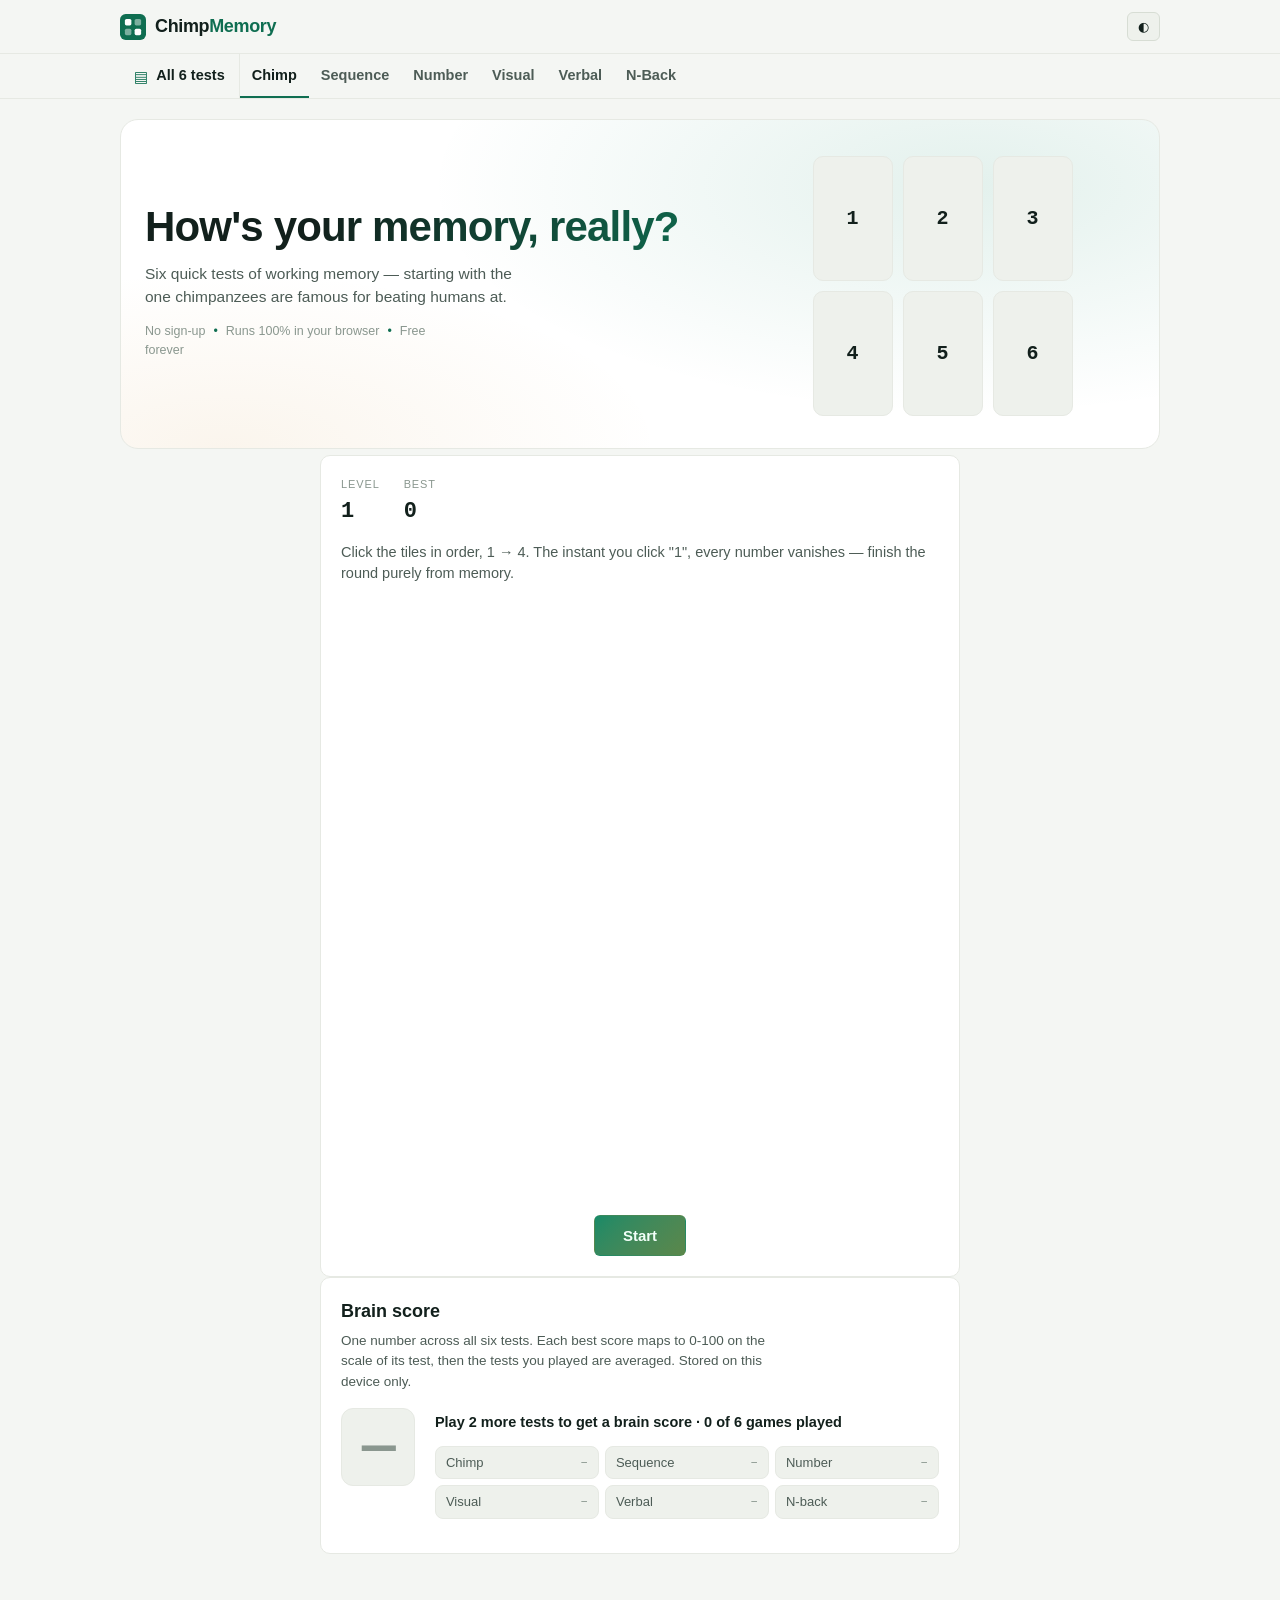
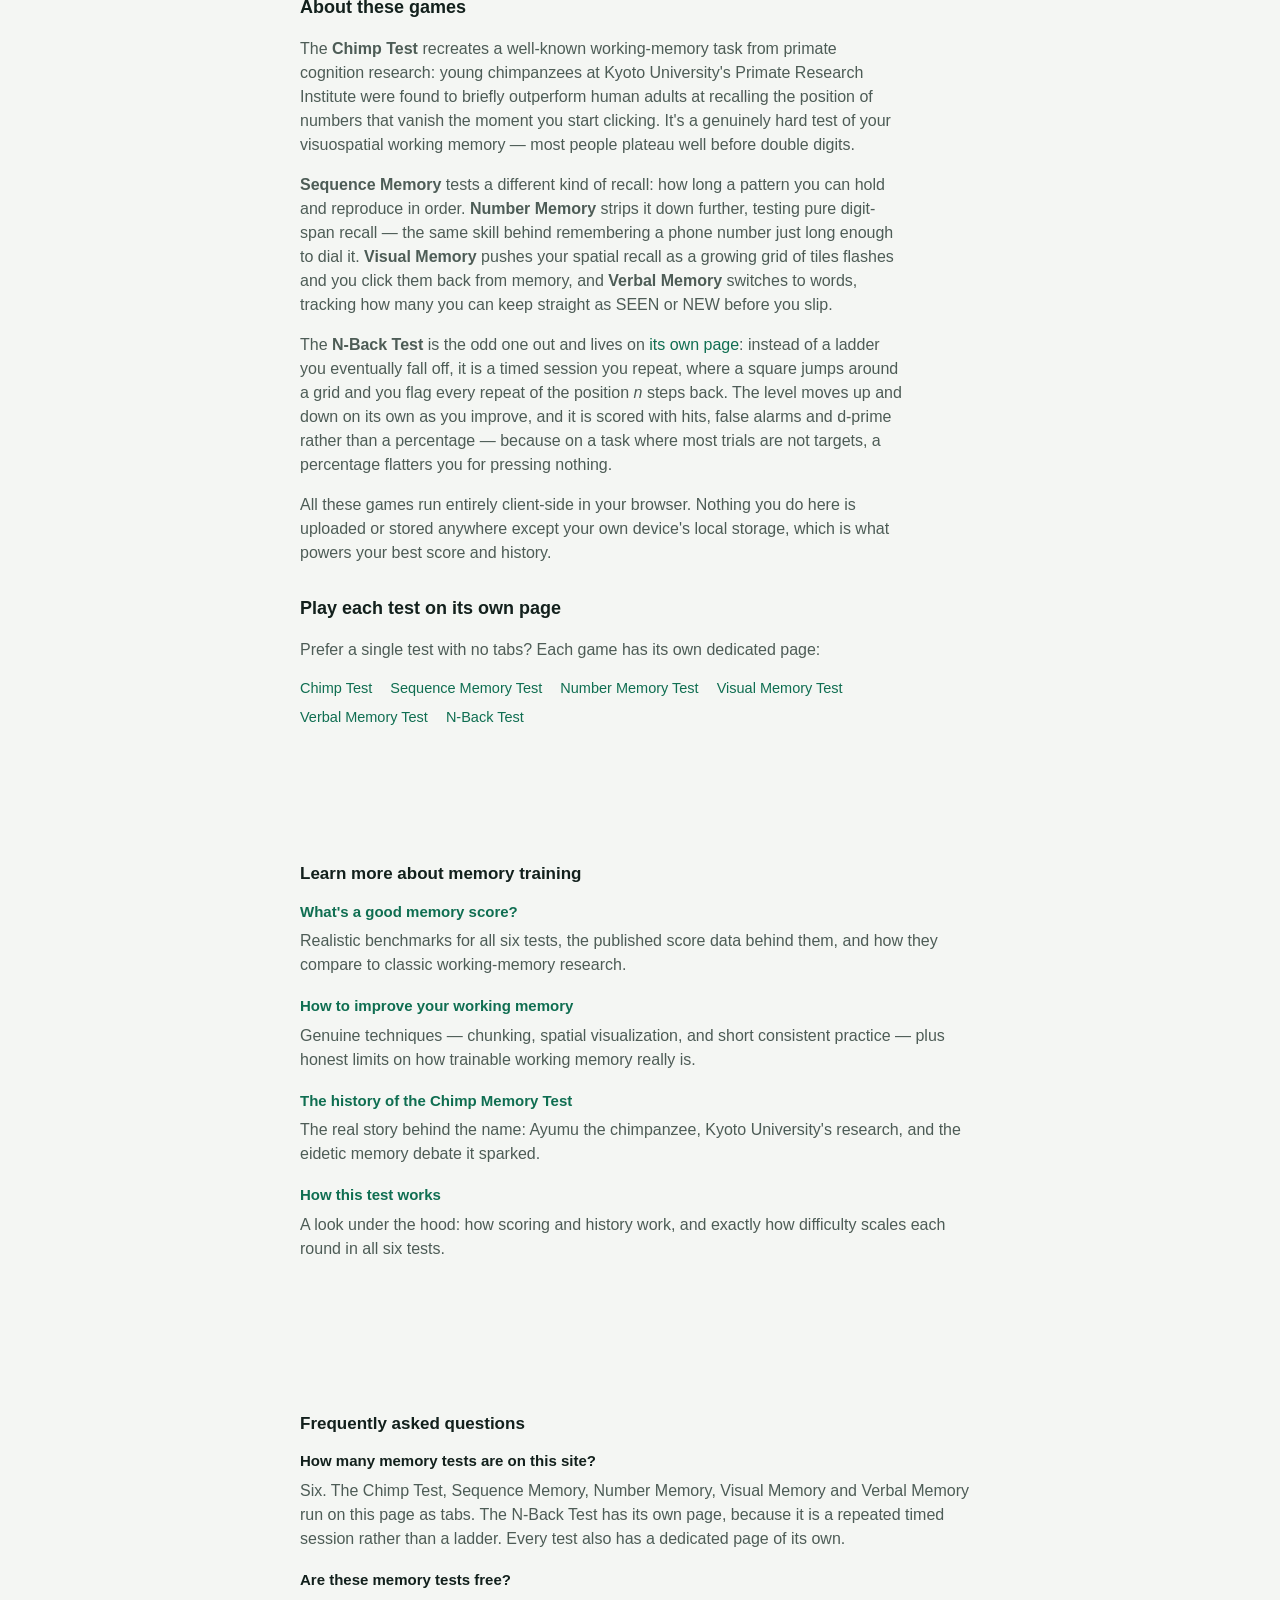
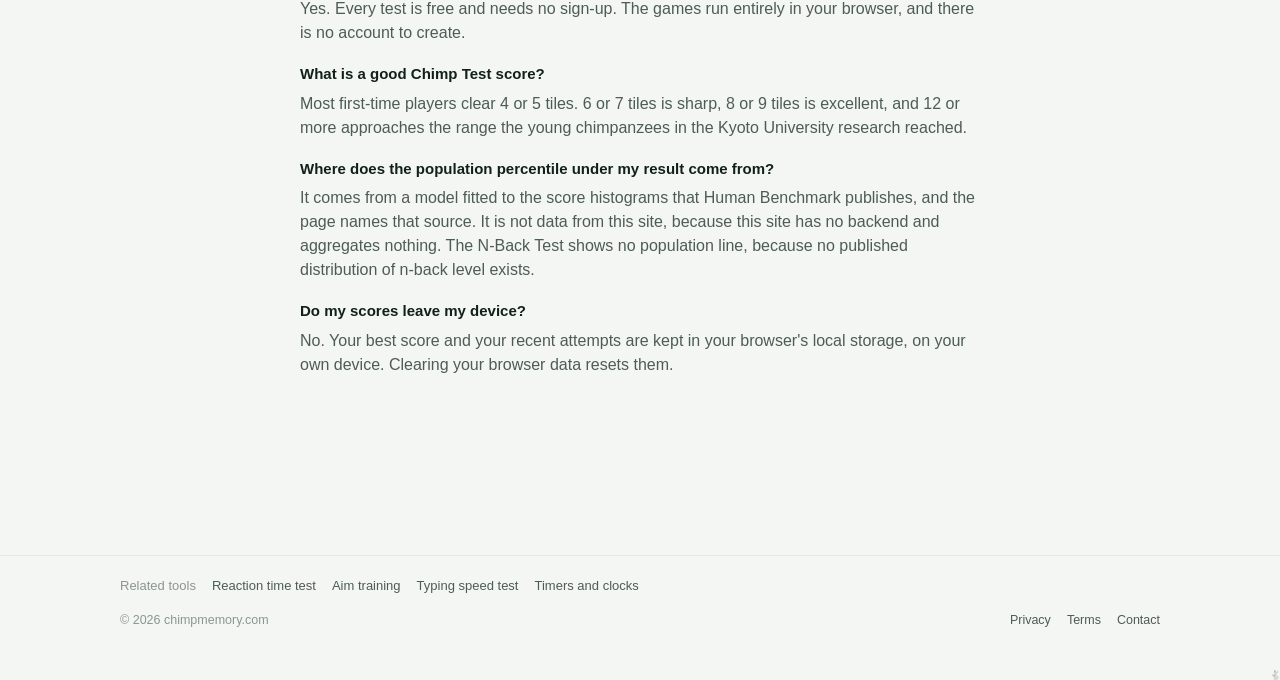
==== commit 15fceb96: "Give the footer a real contact route, so the privacy policy is true Every privacy policy on this sit" ====
--- a/index.html
+++ b/index.html
@@ -428,6 +428,7 @@
     <div class="footer-links">
       <a href="/privacy.html">Privacy</a>
       <a href="/terms.html">Terms</a>
+      <a href="&#109;&#97;&#105;&#108;&#116;&#111;&#58;&#104;&#101;&#108;&#108;&#111;&#64;&#103;&#111;&#111;&#100;&#98;&#111;&#116;&#98;&#97;&#100;&#46;&#98;&#111;&#116;">Contact</a>
     </div>
   </div>
 </footer>
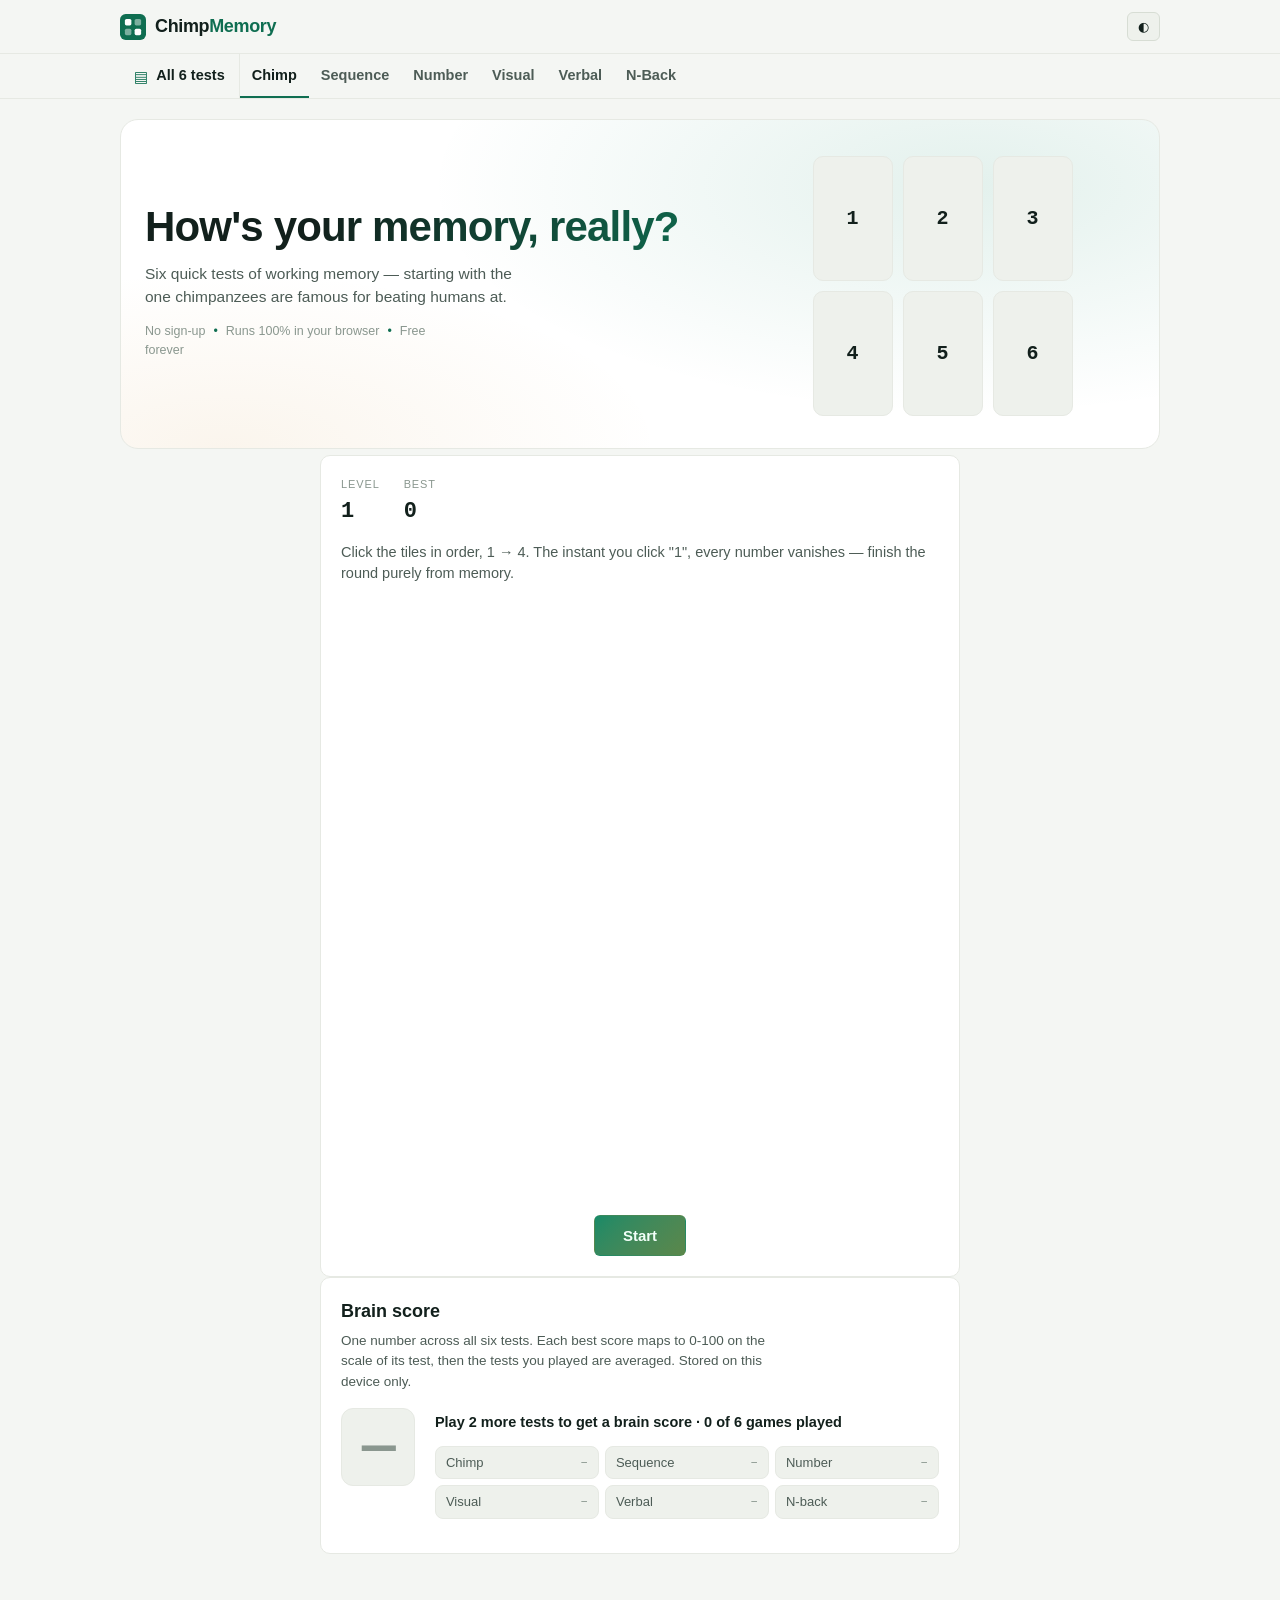
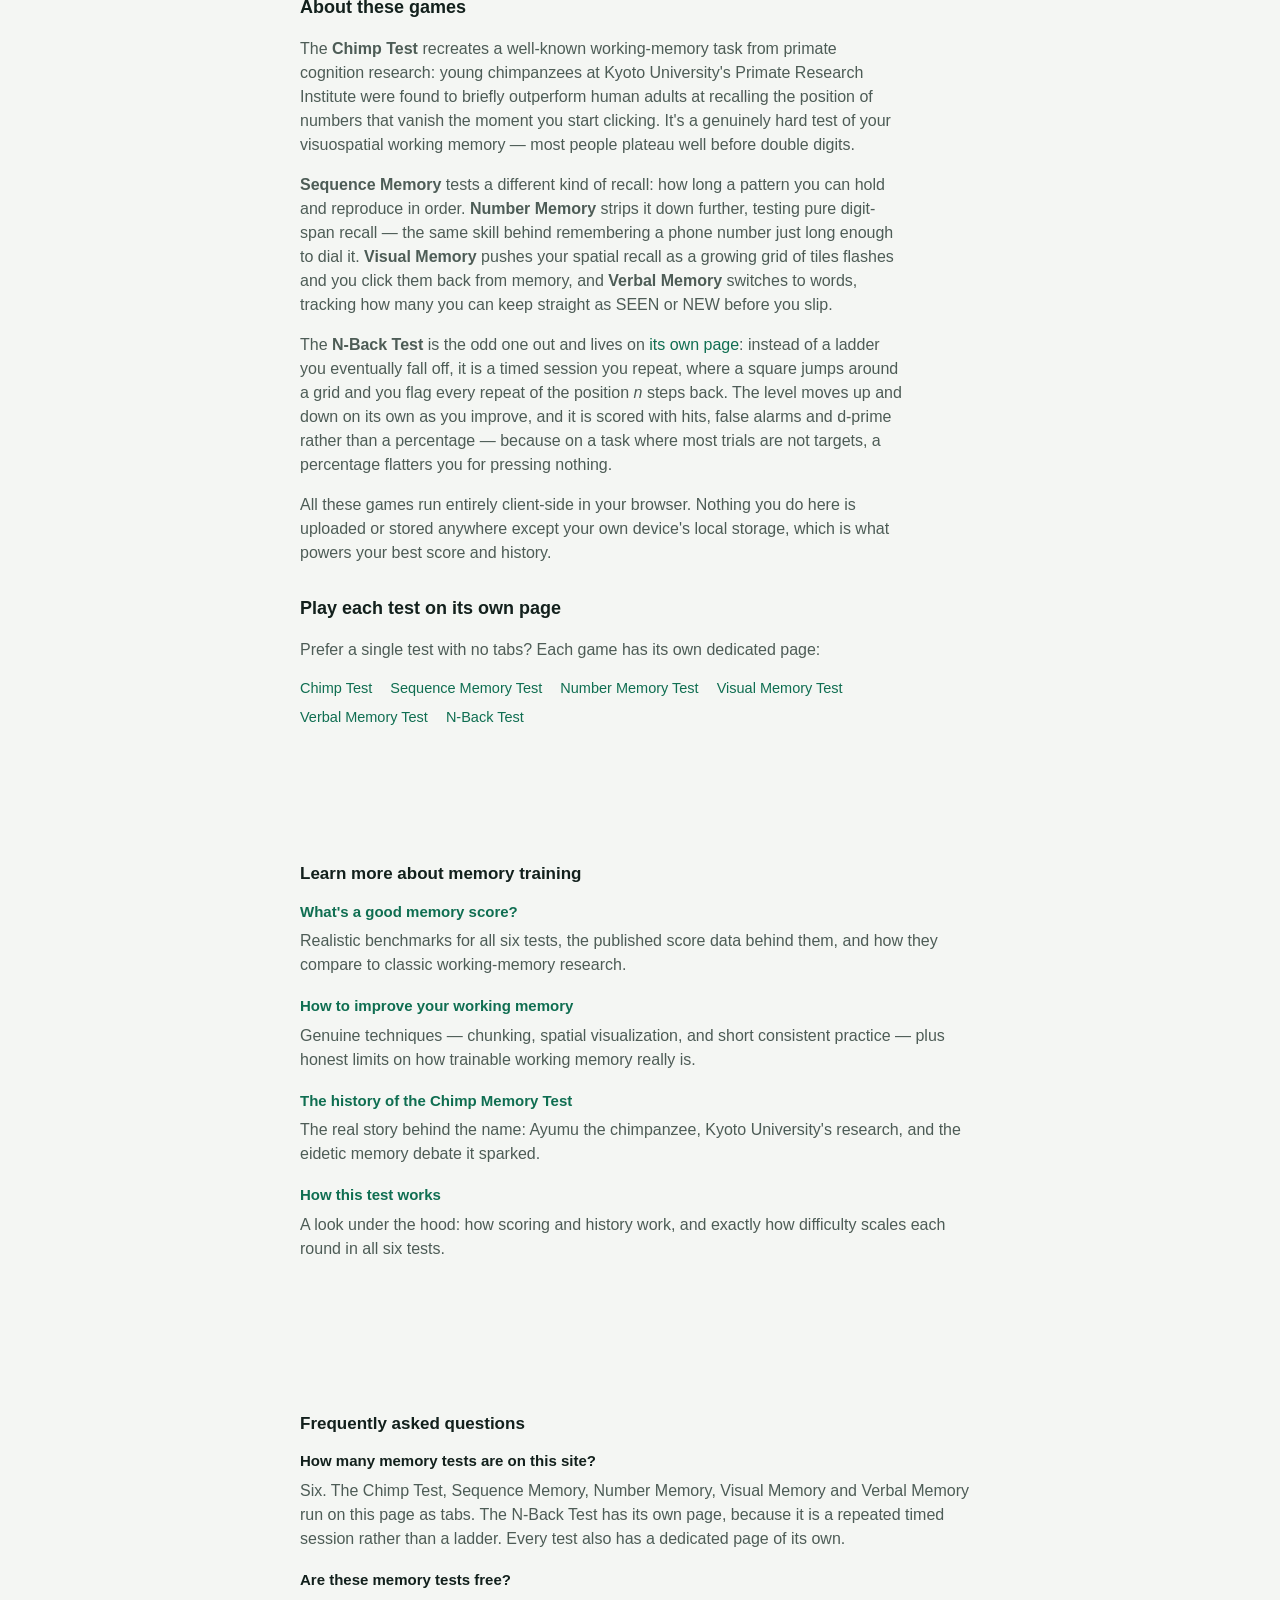
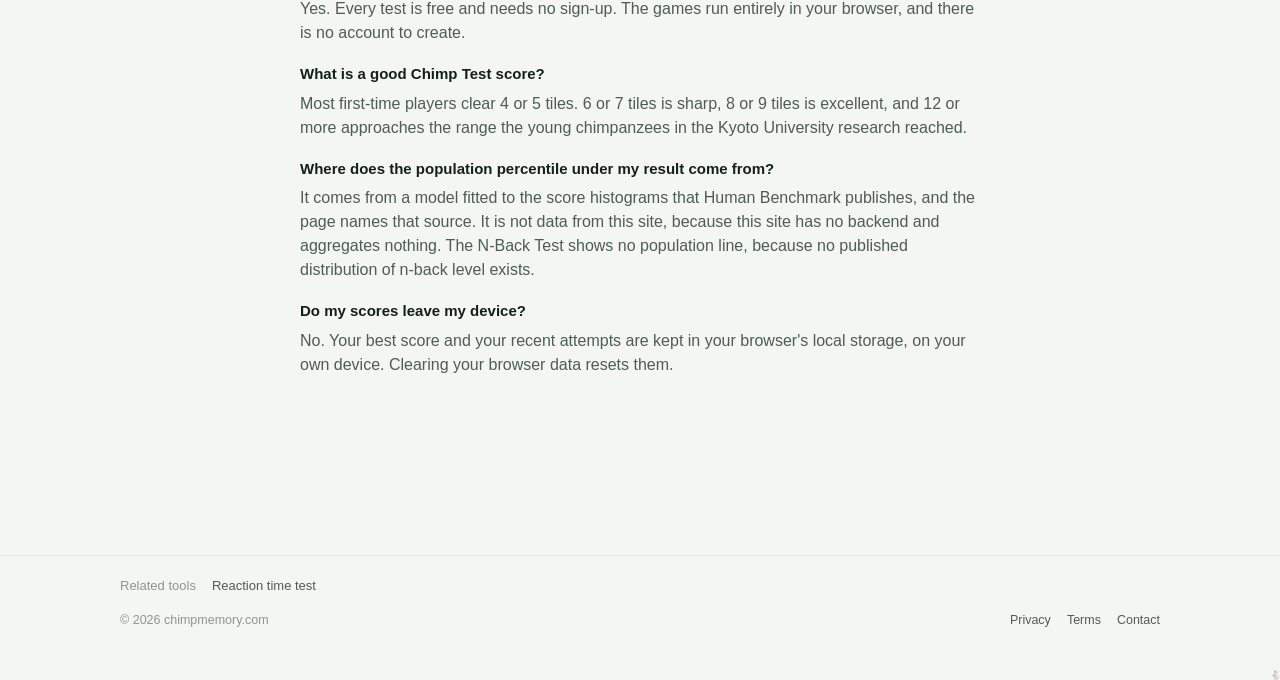
==== commit 432092e4: "Limit related-tools links to relevant sites only Co-Authored-By: Claude Opus 5.5 (1M context) <norep" ====
--- a/index.html
+++ b/index.html
@@ -418,9 +418,6 @@
     <span class="footer-peers-label">Related tools</span>
     <ul>
       <li><a href="https://reflexzap.com" rel="noopener">Reaction time test</a></li>
-      <li><a href="https://flicktrainer.com" rel="noopener">Aim training</a></li>
-      <li><a href="https://wpmflex.com" rel="noopener">Typing speed test</a></li>
-      <li><a href="https://clocklab.net" rel="noopener">Timers and clocks</a></li>
     </ul>
   </nav>
   <div class="footer-inner">
